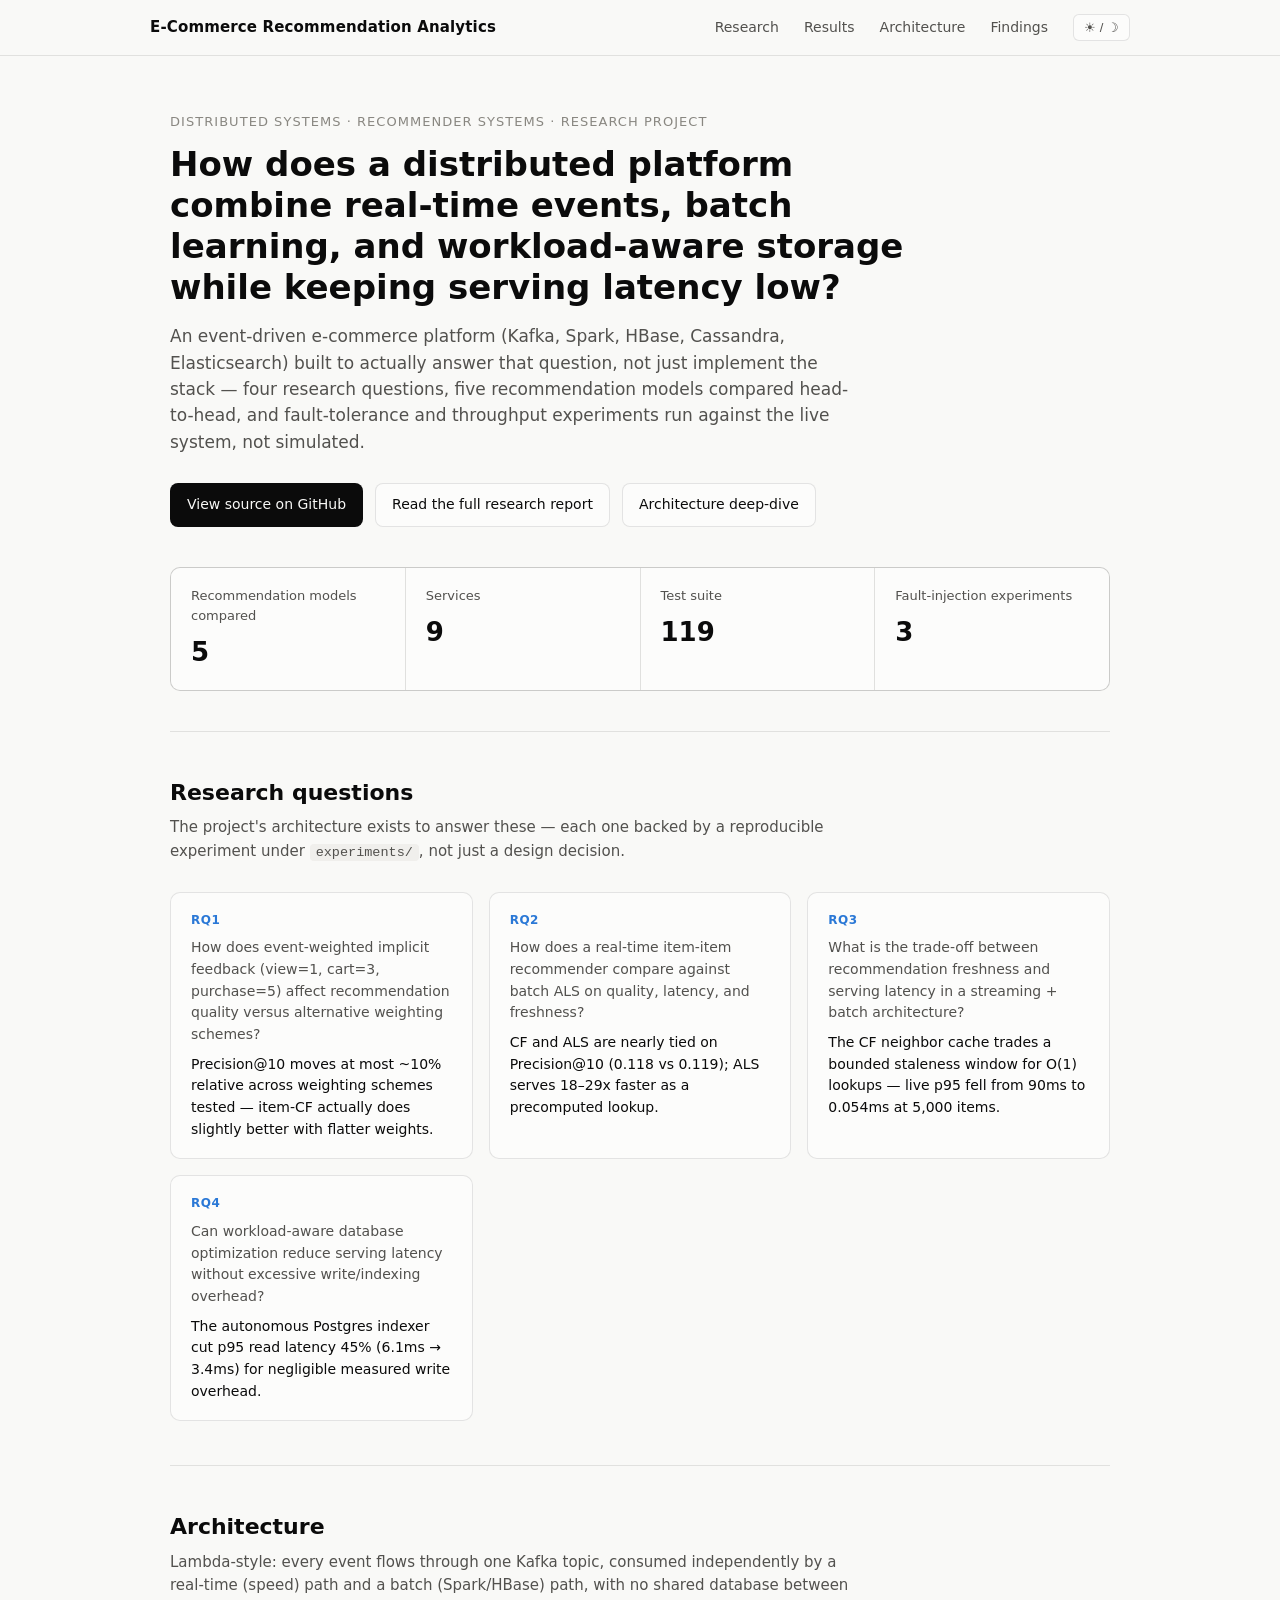
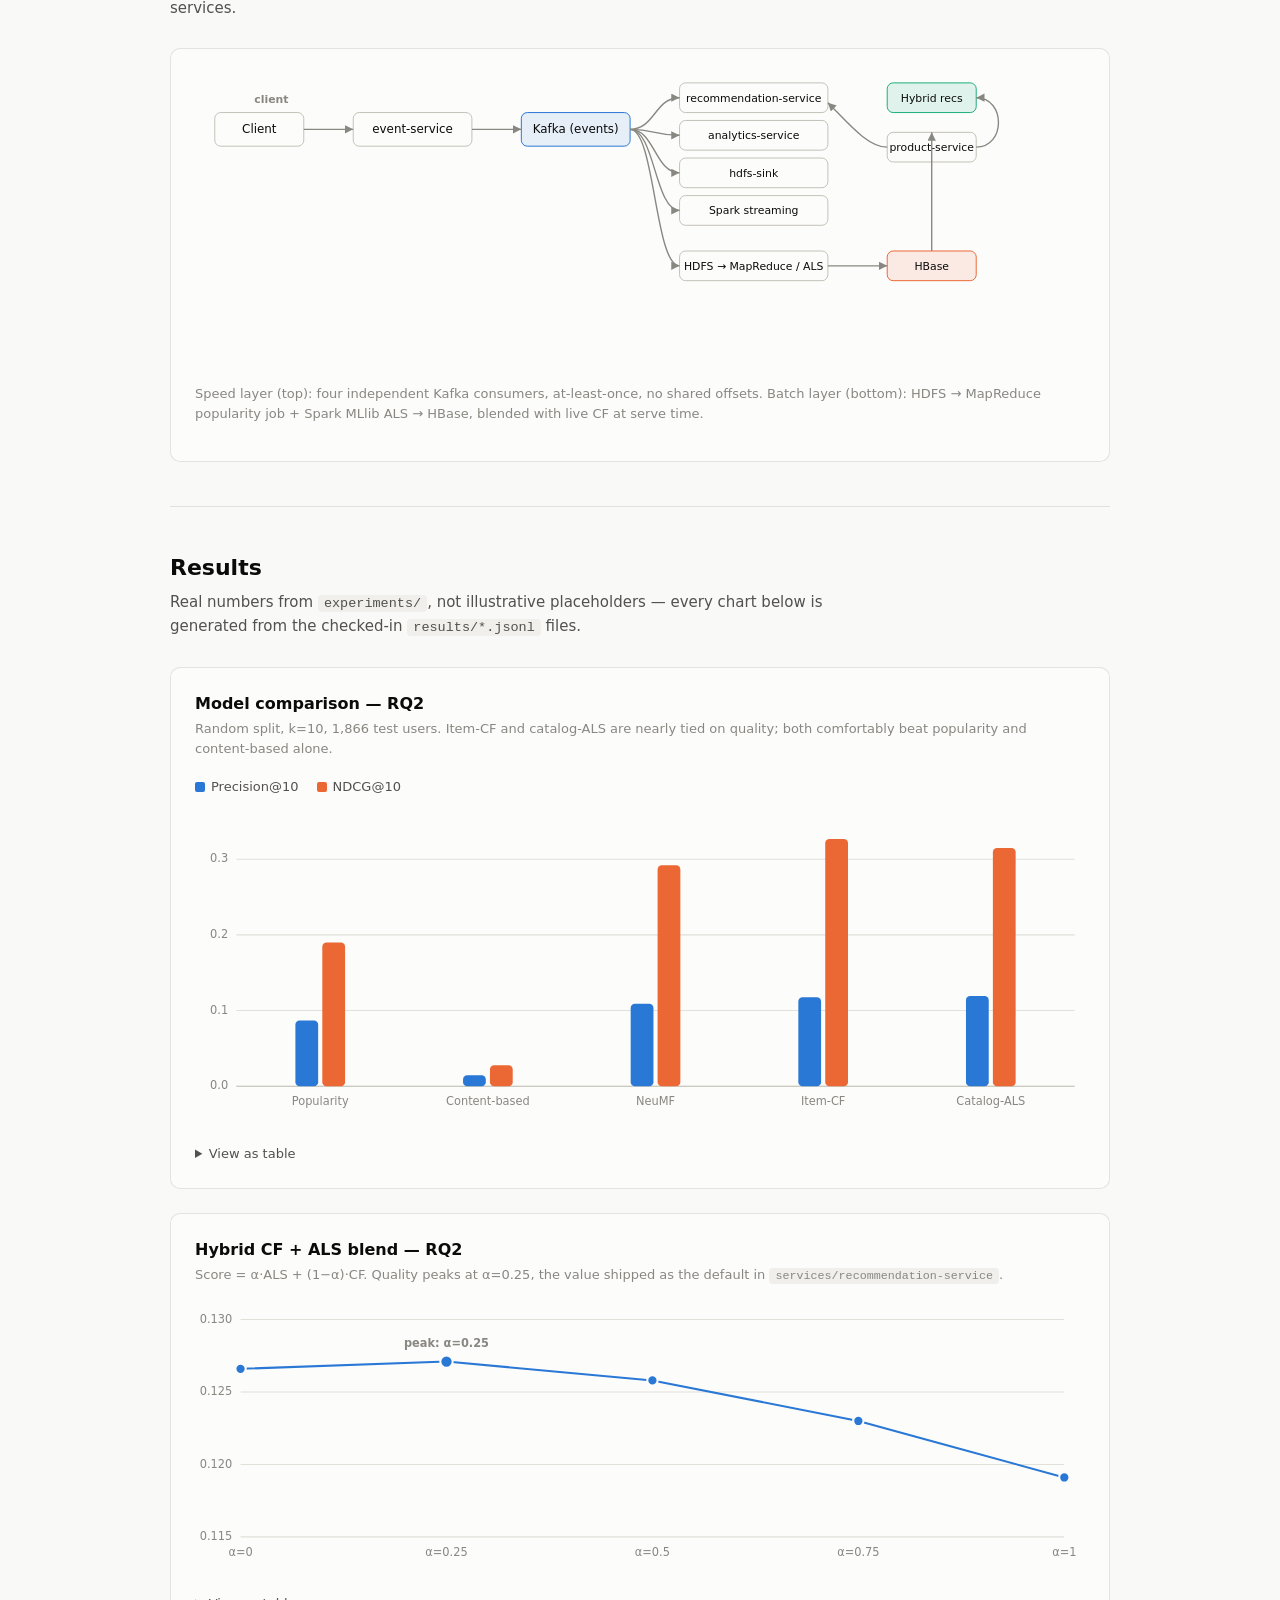
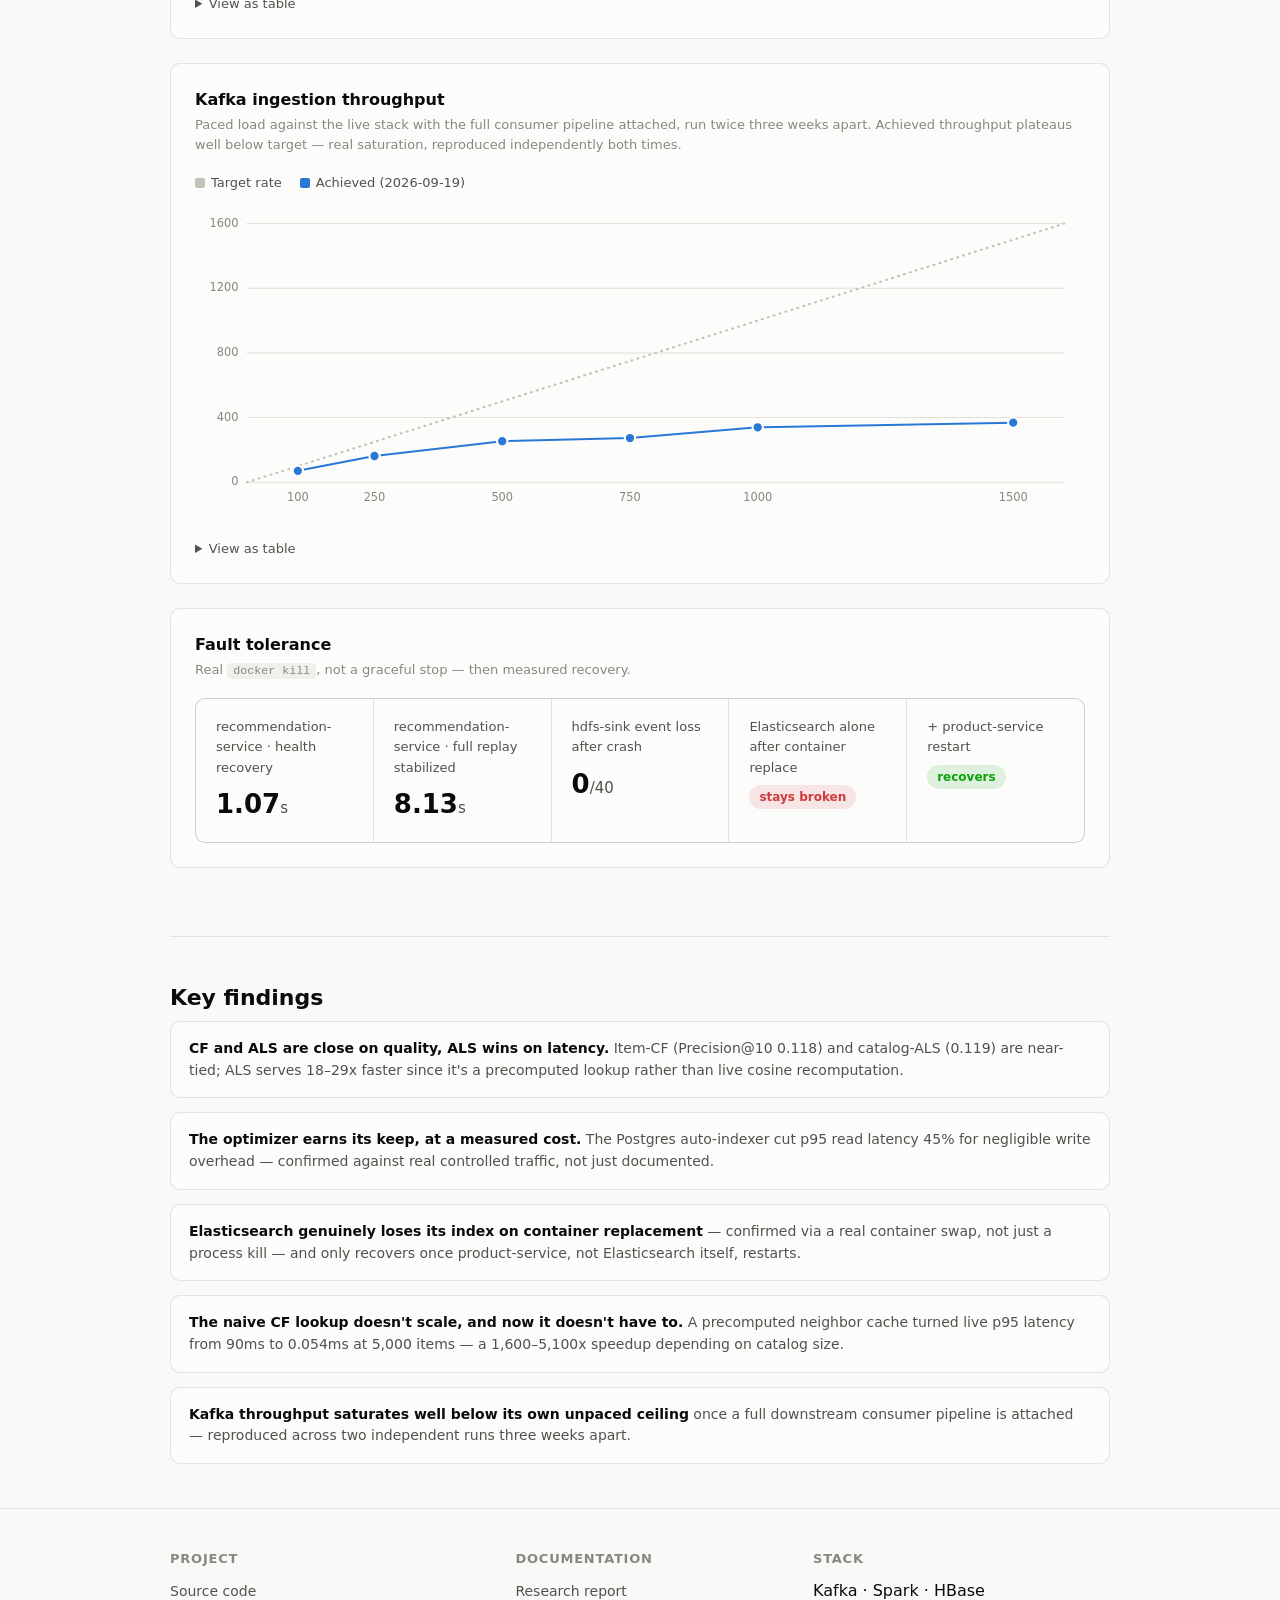
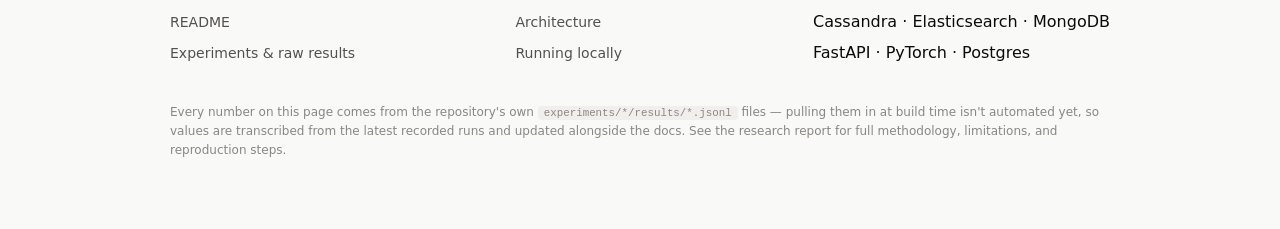
==== site/index.html @ 02ab604a "Add project site" ====
<!DOCTYPE html>
<html lang="en">
<head>
<meta charset="UTF-8">
<meta name="viewport" content="width=device-width, initial-scale=1.0">
<title>Distributed E-Commerce Recommendation Analytics System</title>
<meta name="description" content="A distributed recommendation and analytics platform (Kafka, Spark, HBase, Cassandra, Elasticsearch) with a real experimental evaluation of recommendation quality, streaming/batch serving latency, and fault tolerance.">
<style>
  :root {
    color-scheme: light;
    --surface: #fcfcfb;
    --page: #f9f9f7;
    --text-primary: #0b0b0b;
    --text-secondary: #52514e;
    --text-muted: #898781;
    --gridline: #e1e0d9;
    --baseline: #c3c2b7;
    --border: rgba(11,11,11,0.10);
    --series-1: #2a78d6;
    --series-1-wash: rgba(42,120,214,0.10);
    --series-2: #eb6834;
    --series-3: #1baf7a;
    --status-good: #0ca30c;
    --status-critical: #d03b3b;
    --code-bg: #f0efec;
  }
  @media (prefers-color-scheme: dark) {
    :root:not([data-theme="light"]) {
      color-scheme: dark;
      --surface: #1a1a19;
      --page: #0d0d0d;
      --text-primary: #ffffff;
      --text-secondary: #c3c2b7;
      --text-muted: #898781;
      --gridline: #2c2c2a;
      --baseline: #383835;
      --border: rgba(255,255,255,0.10);
      --series-1: #3987e5;
      --series-1-wash: rgba(57,135,229,0.14);
      --series-2: #d95926;
      --series-3: #199e70;
      --status-good: #0ca30c;
      --status-critical: #e66767;
      --code-bg: #26261f;
    }
  }
  :root[data-theme="dark"] {
    color-scheme: dark;
    --surface: #1a1a19;
    --page: #0d0d0d;
    --text-primary: #ffffff;
    --text-secondary: #c3c2b7;
    --text-muted: #898781;
    --gridline: #2c2c2a;
    --baseline: #383835;
    --border: rgba(255,255,255,0.10);
    --series-1: #3987e5;
    --series-1-wash: rgba(57,135,229,0.14);
    --series-2: #d95926;
    --series-3: #199e70;
    --status-good: #0ca30c;
    --status-critical: #e66767;
    --code-bg: #26261f;
  }

  * { box-sizing: border-box; }
  html { scroll-behavior: smooth; }
  body {
    margin: 0;
    background: var(--page);
    color: var(--text-primary);
    font-family: system-ui, -apple-system, "Segoe UI", sans-serif;
    line-height: 1.55;
  }
  a { color: var(--series-1); }
  .wrap { max-width: 980px; margin: 0 auto; padding: 0 20px; }

  header.site {
    position: sticky; top: 0; z-index: 10;
    background: var(--page);
    border-bottom: 1px solid var(--border);
  }
  header.site .bar {
    display: flex; align-items: center; justify-content: space-between;
    padding: 14px 0;
  }
  header.site .brand { font-weight: 600; font-size: 15px; letter-spacing: 0.01em; }
  header.site nav a {
    color: var(--text-secondary); text-decoration: none; font-size: 14px;
    margin-left: 20px;
  }
  header.site nav a:hover { color: var(--text-primary); }
  #theme-toggle {
    margin-left: 20px; font-size: 13px; color: var(--text-secondary);
    background: var(--surface); border: 1px solid var(--border);
    border-radius: 6px; padding: 5px 10px; cursor: pointer;
  }

  .hero { padding: 56px 0 40px; }
  .hero .kicker {
    color: var(--text-muted); font-size: 13px; text-transform: uppercase;
    letter-spacing: 0.08em; margin: 0 0 12px;
  }
  .hero h1 { font-size: 34px; line-height: 1.2; margin: 0 0 16px; max-width: 760px; }
  .hero p.lede { color: var(--text-secondary); font-size: 17px; max-width: 680px; margin: 0 0 28px; }
  .cta-row { display: flex; gap: 12px; flex-wrap: wrap; margin-bottom: 40px; }
  .btn {
    display: inline-flex; align-items: center; gap: 8px;
    padding: 10px 16px; border-radius: 8px; font-size: 14px; font-weight: 500;
    text-decoration: none; border: 1px solid var(--border);
  }
  .btn.primary { background: var(--text-primary); color: var(--page); border-color: transparent; }
  .btn.secondary { background: var(--surface); color: var(--text-primary); }

  .stat-row {
    display: grid; grid-template-columns: repeat(auto-fit, minmax(140px,1fr));
    gap: 1px; background: var(--border); border: 1px solid var(--border);
    border-radius: 10px; overflow: hidden;
  }
  .stat-tile { background: var(--surface); padding: 18px 20px; }
  .stat-tile .label { color: var(--text-secondary); font-size: 13px; margin-bottom: 6px; }
  .stat-tile .value { font-size: 26px; font-weight: 600; }
  .stat-tile .value .unit { font-size: 15px; color: var(--text-secondary); font-weight: 500; }

  section { padding: 44px 0; border-top: 1px solid var(--border); }
  section h2 { font-size: 22px; margin: 0 0 6px; }
  section p.section-sub { color: var(--text-secondary); font-size: 15px; margin: 0 0 28px; max-width: 680px; }

  .rq-grid { display: grid; grid-template-columns: repeat(auto-fit, minmax(260px,1fr)); gap: 16px; }
  .rq-card {
    background: var(--surface); border: 1px solid var(--border); border-radius: 10px;
    padding: 18px 20px;
  }
  .rq-card .rq-id { color: var(--series-1); font-size: 12px; font-weight: 700; letter-spacing: 0.04em; margin-bottom: 8px; }
  .rq-card p { margin: 0; font-size: 14px; color: var(--text-secondary); }
  .rq-card p.answer { color: var(--text-primary); margin-top: 8px; font-size: 14px; }

  .arch-diagram {
    background: var(--surface); border: 1px solid var(--border); border-radius: 10px;
    padding: 24px; overflow-x: auto;
  }
  .arch-diagram svg { display: block; margin: 0 auto; min-width: 640px; }
  .arch-note { font-size: 13px; color: var(--text-muted); margin-top: 14px; }

  .chart-card {
    background: var(--surface); border: 1px solid var(--border); border-radius: 10px;
    padding: 24px; margin-bottom: 24px;
  }
  .chart-card h3 { font-size: 16px; margin: 0 0 2px; }
  .chart-card .chart-sub { font-size: 13px; color: var(--text-muted); margin: 0 0 18px; }
  .legend { display: flex; gap: 18px; font-size: 13px; color: var(--text-secondary); margin-bottom: 14px; }
  .legend .key { display: inline-flex; align-items: center; gap: 6px; }
  .legend .swatch { width: 10px; height: 10px; border-radius: 2px; display: inline-block; }
  svg text { font-family: system-ui, -apple-system, "Segoe UI", sans-serif; }
  .axis-label { fill: var(--text-muted); font-size: 11px; }
  .gridline { stroke: var(--gridline); stroke-width: 1; }
  .baseline { stroke: var(--baseline); stroke-width: 1; }
  .bar-rect { cursor: pointer; }
  .bar-value { fill: var(--text-secondary); font-size: 11px; font-weight: 600; }
  .tooltip {
    position: absolute; pointer-events: none; background: var(--text-primary); color: var(--page);
    font-size: 12px; padding: 6px 10px; border-radius: 6px; opacity: 0; transition: opacity 0.1s;
    white-space: nowrap; z-index: 20; transform: translate(-50%, -100%);
  }
  .tooltip.show { opacity: 1; }

  table.data-table { width: 100%; border-collapse: collapse; font-size: 13px; margin-top: 10px; }
  table.data-table th, table.data-table td { text-align: left; padding: 7px 10px; border-bottom: 1px solid var(--gridline); }
  table.data-table th { color: var(--text-muted); font-weight: 500; }
  table.data-table td.num, table.data-table th.num { text-align: right; font-variant-numeric: tabular-nums; }
  details.table-toggle { margin-top: 14px; }
  details.table-toggle summary { font-size: 13px; color: var(--text-secondary); cursor: pointer; }

  .findings-list { list-style: none; margin: 0; padding: 0; display: grid; gap: 14px; }
  .findings-list li {
    background: var(--surface); border: 1px solid var(--border); border-radius: 10px;
    padding: 16px 18px; font-size: 14px; color: var(--text-secondary);
  }
  .findings-list li strong { color: var(--text-primary); }

  .badge {
    display: inline-flex; align-items: center; gap: 6px; font-size: 12px; font-weight: 600;
    padding: 3px 10px; border-radius: 999px;
  }
  .badge.good { background: rgba(12,163,12,0.12); color: var(--status-good); }
  .badge.critical { background: rgba(208,59,59,0.12); color: var(--status-critical); }

  code { background: var(--code-bg); padding: 1px 6px; border-radius: 4px; font-size: 0.9em; }

  footer { padding: 40px 0 60px; border-top: 1px solid var(--border); }
  footer .foot-grid { display: flex; flex-wrap: wrap; gap: 32px; justify-content: space-between; }
  footer h4 { font-size: 13px; color: var(--text-muted); margin: 0 0 10px; text-transform: uppercase; letter-spacing: 0.06em; }
  footer ul { list-style: none; margin: 0; padding: 0; }
  footer li { margin-bottom: 6px; }
  footer a { color: var(--text-secondary); text-decoration: none; font-size: 14px; }
  footer a:hover { color: var(--text-primary); }
  footer .colophon { margin-top: 32px; font-size: 12px; color: var(--text-muted); }

  @media (max-width: 640px) {
    .hero h1 { font-size: 27px; }
    header.site nav { display: none; }
  }
</style>
</head>
<body>

<header class="site">
  <div class="wrap bar">
    <div class="brand">E-Commerce Recommendation Analytics</div>
    <nav>
      <a href="#research">Research</a>
      <a href="#results">Results</a>
      <a href="#architecture">Architecture</a>
      <a href="#findings">Findings</a>
      <button id="theme-toggle" type="button" aria-label="Toggle dark mode">&#9728;&#xFE0E; / &#9789;&#xFE0E;</button>
    </nav>
  </div>
</header>

<main class="wrap">

  <section class="hero" style="border-top:none;">
    <p class="kicker">Distributed systems &middot; recommender systems &middot; research project</p>
    <h1>How does a distributed platform combine real-time events, batch learning, and workload-aware storage while keeping serving latency low?</h1>
    <p class="lede">
      An event-driven e-commerce platform (Kafka, Spark, HBase, Cassandra, Elasticsearch)
      built to actually answer that question, not just implement the stack &mdash;
      four research questions, five recommendation models compared head-to-head,
      and fault-tolerance and throughput experiments run against the live system,
      not simulated.
    </p>
    <div class="cta-row">
      <a class="btn primary" href="https://github.com/Charith-Reddy-Pareddy/distributed-ecommerce-recommendation-analytics-system">View source on GitHub</a>
      <a class="btn secondary" href="https://github.com/Charith-Reddy-Pareddy/distributed-ecommerce-recommendation-analytics-system/blob/main/docs/RESEARCH_REPORT.md">Read the full research report</a>
      <a class="btn secondary" href="https://github.com/Charith-Reddy-Pareddy/distributed-ecommerce-recommendation-analytics-system/blob/main/docs/ARCHITECTURE.md">Architecture deep-dive</a>
    </div>
    <div class="stat-row">
      <div class="stat-tile"><div class="label">Recommendation models compared</div><div class="value">5</div></div>
      <div class="stat-tile"><div class="label">Services</div><div class="value">9</div></div>
      <div class="stat-tile"><div class="label">Test suite</div><div class="value">119</div></div>
      <div class="stat-tile"><div class="label">Fault-injection experiments</div><div class="value">3</div></div>
    </div>
  </section>

  <section id="research">
    <h2>Research questions</h2>
    <p class="section-sub">The project's architecture exists to answer these &mdash; each one backed by a reproducible experiment under <code>experiments/</code>, not just a design decision.</p>
    <div class="rq-grid">
      <div class="rq-card">
        <div class="rq-id">RQ1</div>
        <p>How does event-weighted implicit feedback (view=1, cart=3, purchase=5) affect recommendation quality versus alternative weighting schemes?</p>
        <p class="answer">Precision@10 moves at most ~10% relative across weighting schemes tested &mdash; item-CF actually does slightly better with flatter weights.</p>
      </div>
      <div class="rq-card">
        <div class="rq-id">RQ2</div>
        <p>How does a real-time item-item recommender compare against batch ALS on quality, latency, and freshness?</p>
        <p class="answer">CF and ALS are nearly tied on Precision@10 (0.118 vs 0.119); ALS serves 18&ndash;29x faster as a precomputed lookup.</p>
      </div>
      <div class="rq-card">
        <div class="rq-id">RQ3</div>
        <p>What is the trade-off between recommendation freshness and serving latency in a streaming + batch architecture?</p>
        <p class="answer">The CF neighbor cache trades a bounded staleness window for O(1) lookups &mdash; live p95 fell from 90ms to 0.054ms at 5,000 items.</p>
      </div>
      <div class="rq-card">
        <div class="rq-id">RQ4</div>
        <p>Can workload-aware database optimization reduce serving latency without excessive write/indexing overhead?</p>
        <p class="answer">The autonomous Postgres indexer cut p95 read latency 45% (6.1ms &rarr; 3.4ms) for negligible measured write overhead.</p>
      </div>
    </div>
  </section>

  <section id="architecture">
    <h2>Architecture</h2>
    <p class="section-sub">Lambda-style: every event flows through one Kafka topic, consumed independently by a real-time (speed) path and a batch (Spark/HBase) path, with no shared database between services.</p>
    <div class="arch-diagram">
      <svg viewBox="0 0 900 300" role="img" aria-label="Architecture flow: client posts to event-service, which publishes to Kafka; recommendation-service, analytics-service, HDFS sink, and Spark streaming all consume independently; Spark and MapReduce feed batch ALS and HBase; recommendation-service reads HBase and product-service to serve hybrid recommendations.">
        <text x="60" y="30" class="axis-label" font-size="12" font-weight="600">client</text>
        <rect x="20" y="40" width="90" height="34" rx="6" fill="none" stroke="var(--baseline)"/>
        <text x="65" y="61" text-anchor="middle" font-size="12" fill="var(--text-primary)">Client</text>

        <rect x="160" y="40" width="120" height="34" rx="6" fill="none" stroke="var(--baseline)"/>
        <text x="220" y="61" text-anchor="middle" font-size="12" fill="var(--text-primary)">event-service</text>

        <rect x="330" y="40" width="110" height="34" rx="6" fill="var(--series-1-wash)" stroke="var(--series-1)"/>
        <text x="385" y="61" text-anchor="middle" font-size="12" fill="var(--text-primary)">Kafka (events)</text>

        <!-- speed layer consumers -->
        <rect x="490" y="10" width="150" height="30" rx="6" fill="none" stroke="var(--baseline)"/>
        <text x="565" y="29" text-anchor="middle" font-size="11" fill="var(--text-primary)">recommendation-service</text>

        <rect x="490" y="48" width="150" height="30" rx="6" fill="none" stroke="var(--baseline)"/>
        <text x="565" y="67" text-anchor="middle" font-size="11" fill="var(--text-primary)">analytics-service</text>

        <rect x="490" y="86" width="150" height="30" rx="6" fill="none" stroke="var(--baseline)"/>
        <text x="565" y="105" text-anchor="middle" font-size="11" fill="var(--text-primary)">hdfs-sink</text>

        <rect x="490" y="124" width="150" height="30" rx="6" fill="none" stroke="var(--baseline)"/>
        <text x="565" y="143" text-anchor="middle" font-size="11" fill="var(--text-primary)">Spark streaming</text>

        <!-- batch layer -->
        <rect x="490" y="180" width="150" height="30" rx="6" fill="none" stroke="var(--baseline)"/>
        <text x="565" y="199" text-anchor="middle" font-size="11" fill="var(--text-primary)">HDFS &rarr; MapReduce / ALS</text>

        <rect x="700" y="180" width="90" height="30" rx="6" fill="var(--series-2)" fill-opacity="0.12" stroke="var(--series-2)"/>
        <text x="745" y="199" text-anchor="middle" font-size="11" fill="var(--text-primary)">HBase</text>

        <rect x="700" y="10" width="90" height="30" rx="6" fill="var(--series-3)" fill-opacity="0.12" stroke="var(--series-3)"/>
        <text x="745" y="29" text-anchor="middle" font-size="11" fill="var(--text-primary)">Hybrid recs</text>

        <rect x="700" y="60" width="90" height="30" rx="6" fill="none" stroke="var(--baseline)"/>
        <text x="745" y="79" text-anchor="middle" font-size="11" fill="var(--text-primary)">product-service</text>

        <!-- arrows -->
        <g stroke="var(--text-muted)" stroke-width="1.4" fill="none" marker-end="url(#arrow)">
          <path d="M110,57 H160"/>
          <path d="M280,57 H330"/>
          <path d="M440,57 C465,57 465,25 490,25"/>
          <path d="M440,57 C465,57 465,63 490,63"/>
          <path d="M440,57 C465,57 465,101 490,101"/>
          <path d="M440,57 C465,57 465,139 490,139"/>
          <path d="M440,57 C465,57 465,195 490,195"/>
          <path d="M640,195 H700"/>
          <path d="M745,180 V60"/>
          <path d="M790,75 C820,75 820,25 790,25"/>
          <path d="M700,75 C680,75 660,50 640,30"/>
        </g>
        <defs>
          <marker id="arrow" markerWidth="8" markerHeight="8" refX="6" refY="3" orient="auto">
            <path d="M0,0 L6,3 L0,6 Z" fill="var(--text-muted)"/>
          </marker>
        </defs>
      </svg>
      <p class="arch-note">Speed layer (top): four independent Kafka consumers, at-least-once, no shared offsets. Batch layer (bottom): HDFS &rarr; MapReduce popularity job + Spark MLlib ALS &rarr; HBase, blended with live CF at serve time.</p>
    </div>
  </section>

  <section id="results">
    <h2>Results</h2>
    <p class="section-sub">Real numbers from <code>experiments/</code>, not illustrative placeholders &mdash; every chart below is generated from the checked-in <code>results/*.jsonl</code> files.</p>

    <div class="chart-card">
      <h3>Model comparison &mdash; RQ2</h3>
      <p class="chart-sub">Random split, k=10, 1,866 test users. Item-CF and catalog-ALS are nearly tied on quality; both comfortably beat popularity and content-based alone.</p>
      <div class="legend">
        <span class="key"><span class="swatch" style="background:var(--series-1)"></span>Precision@10</span>
        <span class="key"><span class="swatch" style="background:var(--series-2)"></span>NDCG@10</span>
      </div>
      <div id="chart-models"></div>
      <details class="table-toggle"><summary>View as table</summary>
        <table class="data-table" id="table-models"></table>
      </details>
    </div>

    <div class="chart-card">
      <h3>Hybrid CF + ALS blend &mdash; RQ2</h3>
      <p class="chart-sub">Score = &alpha;&middot;ALS + (1&minus;&alpha;)&middot;CF. Quality peaks at &alpha;=0.25, the value shipped as the default in <code>services/recommendation-service</code>.</p>
      <div id="chart-hybrid"></div>
      <details class="table-toggle"><summary>View as table</summary>
        <table class="data-table" id="table-hybrid"></table>
      </details>
    </div>

    <div class="chart-card">
      <h3>Kafka ingestion throughput</h3>
      <p class="chart-sub">Paced load against the live stack with the full consumer pipeline attached, run twice three weeks apart. Achieved throughput plateaus well below target &mdash; real saturation, reproduced independently both times.</p>
      <div class="legend">
        <span class="key"><span class="swatch" style="background:var(--baseline)"></span>Target rate</span>
        <span class="key"><span class="swatch" style="background:var(--series-1)"></span>Achieved (2026-09-19)</span>
      </div>
      <div id="chart-throughput"></div>
      <details class="table-toggle"><summary>View as table</summary>
        <table class="data-table" id="table-throughput"></table>
      </details>
    </div>

    <div class="chart-card">
      <h3>Fault tolerance</h3>
      <p class="chart-sub">Real <code>docker kill</code>, not a graceful stop &mdash; then measured recovery.</p>
      <div class="stat-row">
        <div class="stat-tile">
          <div class="label">recommendation-service &middot; health recovery</div>
          <div class="value">1.07<span class="unit">s</span></div>
        </div>
        <div class="stat-tile">
          <div class="label">recommendation-service &middot; full replay stabilized</div>
          <div class="value">8.13<span class="unit">s</span></div>
        </div>
        <div class="stat-tile">
          <div class="label">hdfs-sink event loss after crash</div>
          <div class="value">0<span class="unit">/40</span></div>
        </div>
        <div class="stat-tile">
          <div class="label">Elasticsearch alone after container replace</div>
          <div class="value" style="font-size:16px;"><span class="badge critical">stays broken</span></div>
        </div>
        <div class="stat-tile">
          <div class="label">+ product-service restart</div>
          <div class="value" style="font-size:16px;"><span class="badge good">recovers</span></div>
        </div>
      </div>
    </div>
  </section>

  <section id="findings">
    <h2>Key findings</h2>
    <ul class="findings-list">
      <li><strong>CF and ALS are close on quality, ALS wins on latency.</strong> Item-CF (Precision@10 0.118) and catalog-ALS (0.119) are near-tied; ALS serves 18&ndash;29x faster since it's a precomputed lookup rather than live cosine recomputation.</li>
      <li><strong>The optimizer earns its keep, at a measured cost.</strong> The Postgres auto-indexer cut p95 read latency 45% for negligible write overhead &mdash; confirmed against real controlled traffic, not just documented.</li>
      <li><strong>Elasticsearch genuinely loses its index on container replacement</strong> &mdash; confirmed via a real container swap, not just a process kill &mdash; and only recovers once product-service, not Elasticsearch itself, restarts.</li>
      <li><strong>The naive CF lookup doesn't scale, and now it doesn't have to.</strong> A precomputed neighbor cache turned live p95 latency from 90ms to 0.054ms at 5,000 items &mdash; a 1,600&ndash;5,100x speedup depending on catalog size.</li>
      <li><strong>Kafka throughput saturates well below its own unpaced ceiling</strong> once a full downstream consumer pipeline is attached &mdash; reproduced across two independent runs three weeks apart.</li>
    </ul>
  </section>

</main>

<footer>
  <div class="wrap">
    <div class="foot-grid">
      <div>
        <h4>Project</h4>
        <ul>
          <li><a href="https://github.com/Charith-Reddy-Pareddy/distributed-ecommerce-recommendation-analytics-system">Source code</a></li>
          <li><a href="https://github.com/Charith-Reddy-Pareddy/distributed-ecommerce-recommendation-analytics-system#readme">README</a></li>
          <li><a href="https://github.com/Charith-Reddy-Pareddy/distributed-ecommerce-recommendation-analytics-system/tree/main/experiments">Experiments &amp; raw results</a></li>
        </ul>
      </div>
      <div>
        <h4>Documentation</h4>
        <ul>
          <li><a href="https://github.com/Charith-Reddy-Pareddy/distributed-ecommerce-recommendation-analytics-system/blob/main/docs/RESEARCH_REPORT.md">Research report</a></li>
          <li><a href="https://github.com/Charith-Reddy-Pareddy/distributed-ecommerce-recommendation-analytics-system/blob/main/docs/ARCHITECTURE.md">Architecture</a></li>
          <li><a href="https://github.com/Charith-Reddy-Pareddy/distributed-ecommerce-recommendation-analytics-system/blob/main/docs/RUNNING_LOCALLY.md">Running locally</a></li>
        </ul>
      </div>
      <div>
        <h4>Stack</h4>
        <ul>
          <li>Kafka &middot; Spark &middot; HBase</li>
          <li>Cassandra &middot; Elasticsearch &middot; MongoDB</li>
          <li>FastAPI &middot; PyTorch &middot; Postgres</li>
        </ul>
      </div>
    </div>
    <p class="colophon">Every number on this page comes from the repository's own <code>experiments/*/results/*.jsonl</code> files &mdash; pulling them in at build time isn't automated yet, so values are transcribed from the latest recorded runs and updated alongside the docs. See the research report for full methodology, limitations, and reproduction steps.</p>
  </div>
</footer>

<div class="tooltip" id="tooltip" role="tooltip"></div>

<script>
(function () {
  "use strict";

  // ---- theme toggle -------------------------------------------------
  var root = document.documentElement;
  var toggle = document.getElementById("theme-toggle");
  var saved = null;
  try { saved = localStorage.getItem("theme"); } catch (e) {}
  if (saved === "light" || saved === "dark") root.setAttribute("data-theme", saved);
  toggle.addEventListener("click", function () {
    var current = root.getAttribute("data-theme");
    var next = current === "dark" ? "light" : "dark";
    root.setAttribute("data-theme", next);
    try { localStorage.setItem("theme", next); } catch (e) {}
  });

  // ---- shared tooltip -------------------------------------------------
  var tooltip = document.getElementById("tooltip");
  function showTooltip(evt, html) {
    tooltip.innerHTML = html;
    tooltip.style.left = evt.pageX + "px";
    tooltip.style.top = (evt.pageY - 12) + "px";
    tooltip.classList.add("show");
  }
  function hideTooltip() { tooltip.classList.remove("show"); }

  function css(name) {
    return getComputedStyle(document.documentElement).getPropertyValue(name).trim();
  }

  function svgEl(tag, attrs) {
    var el = document.createElementNS("http://www.w3.org/2000/svg", tag);
    for (var k in attrs) el.setAttribute(k, attrs[k]);
    return el;
  }

  // ---- data (from experiments/recommendation/results/*.jsonl and
  //      experiments/throughput/results/throughput_sweep.jsonl) --------
  var MODELS = [
    { name: "Popularity", precision: 0.0869, ndcg: 0.1899 },
    { name: "Content-based", precision: 0.0144, ndcg: 0.0277 },
    { name: "NeuMF", precision: 0.1089, ndcg: 0.2920 },
    { name: "Item-CF", precision: 0.1175, ndcg: 0.3266 },
    { name: "Catalog-ALS", precision: 0.1191, ndcg: 0.3148 }
  ];

  var HYBRID = [
    { alpha: 0.0, precision: 0.1266 },
    { alpha: 0.25, precision: 0.1271 },
    { alpha: 0.5, precision: 0.1258 },
    { alpha: 0.75, precision: 0.1230 },
    { alpha: 1.0, precision: 0.1191 }
  ];

  var THROUGHPUT = [
    { target: 100, achieved: 70.8 },
    { target: 250, achieved: 162.4 },
    { target: 500, achieved: 253.9 },
    { target: 750, achieved: 273.6 },
    { target: 1000, achieved: 340.0 },
    { target: 1500, achieved: 368.5 }
  ];

  // ---- grouped bar chart: model comparison ---------------------------
  function renderModelChart() {
    var W = 860, H = 300, padL = 40, padR = 10, padT = 10, padB = 34;
    var plotW = W - padL - padR, plotH = H - padT - padB;
    var groupW = plotW / MODELS.length;
    var barW = 22, gap = 4;
    var maxVal = 0.35;

    var svg = svgEl("svg", { viewBox: "0 0 " + W + " " + H, width: "100%", role: "img", "aria-label": "Bar chart comparing Precision at 10 and NDCG at 10 across five recommendation models" });

    // gridlines
    [0, 0.1, 0.2, 0.3].forEach(function (v) {
      var y = padT + plotH - (v / maxVal) * plotH;
      svg.appendChild(svgEl("line", { x1: padL, x2: W - padR, y1: y, y2: y, class: "gridline" }));
      var t = svgEl("text", { x: padL - 8, y: y + 3, class: "axis-label", "text-anchor": "end" });
      t.textContent = v.toFixed(1);
      svg.appendChild(t);
    });
    svg.appendChild(svgEl("line", { x1: padL, x2: W - padR, y1: padT + plotH, y2: padT + plotH, class: "baseline" }));

    MODELS.forEach(function (m, i) {
      var gx = padL + i * groupW + groupW / 2;
      [["precision", "var(--series-1)"], ["ndcg", "var(--series-2)"]].forEach(function (pair, j) {
        var key = pair[0], color = pair[1];
        var val = m[key];
        var h = (val / maxVal) * plotH;
        var x = gx - barW - gap / 2 + j * (barW + gap);
        var y = padT + plotH - h;
        var rect = svgEl("rect", {
          class: "bar-rect", x: x, y: y, width: barW, height: Math.max(h, 1),
          rx: 4, ry: 4, fill: color
        });
        rect.addEventListener("mousemove", function (evt) {
          showTooltip(evt, "<strong>" + m.name + "</strong><br>" + (key === "precision" ? "Precision@10" : "NDCG@10") + ": " + val.toFixed(4));
        });
        rect.addEventListener("mouseleave", hideTooltip);
        svg.appendChild(rect);
      });
      var label = svgEl("text", { x: gx, y: padT + plotH + 18, class: "axis-label", "text-anchor": "middle" });
      label.textContent = m.name;
      svg.appendChild(label);
    });

    document.getElementById("chart-models").appendChild(svg);

    var table = document.getElementById("table-models");
    var html = "<tr><th>Model</th><th class='num'>Precision@10</th><th class='num'>NDCG@10</th></tr>";
    MODELS.forEach(function (m) {
      html += "<tr><td>" + m.name + "</td><td class='num'>" + m.precision.toFixed(4) + "</td><td class='num'>" + m.ndcg.toFixed(4) + "</td></tr>";
    });
    table.innerHTML = html;
  }

  // ---- line chart: hybrid alpha sweep --------------------------------
  function renderHybridChart() {
    var W = 860, H = 260, padL = 44, padR = 20, padT = 16, padB = 34;
    var plotW = W - padL - padR, plotH = H - padT - padB;
    var minV = 0.115, maxV = 0.130;

    function xAt(a) { return padL + (a / 1.0) * plotW; }
    function yAt(v) { return padT + plotH - ((v - minV) / (maxV - minV)) * plotH; }

    var svg = svgEl("svg", { viewBox: "0 0 " + W + " " + H, width: "100%", role: "img", "aria-label": "Line chart of Precision at 10 across hybrid blend alpha from 0 to 1, peaking near alpha 0.25" });

    [0.115, 0.12, 0.125, 0.13].forEach(function (v) {
      var y = yAt(v);
      svg.appendChild(svgEl("line", { x1: padL, x2: W - padR, y1: y, y2: y, class: "gridline" }));
      var t = svgEl("text", { x: padL - 8, y: y + 3, class: "axis-label", "text-anchor": "end" });
      t.textContent = v.toFixed(3);
      svg.appendChild(t);
    });

    HYBRID.forEach(function (p) {
      var t = svgEl("text", { x: xAt(p.alpha), y: padT + plotH + 18, class: "axis-label", "text-anchor": "middle" });
      t.textContent = "α=" + p.alpha;
      svg.appendChild(t);
    });

    var pts = HYBRID.map(function (p) { return xAt(p.alpha) + "," + yAt(p.precision); }).join(" ");
    svg.appendChild(svgEl("polyline", { points: pts, fill: "none", stroke: "var(--series-1)", "stroke-width": 2, "stroke-linejoin": "round", "stroke-linecap": "round" }));

    var best = HYBRID.reduce(function (a, b) { return b.precision > a.precision ? b : a; });

    HYBRID.forEach(function (p) {
      var isBest = p.alpha === best.alpha;
      var dot = svgEl("circle", {
        cx: xAt(p.alpha), cy: yAt(p.precision), r: isBest ? 6 : 5,
        fill: "var(--series-1)", stroke: "var(--surface)", "stroke-width": 2
      });
      dot.addEventListener("mousemove", function (evt) {
        showTooltip(evt, "&alpha;=" + p.alpha + "<br>Precision@10: " + p.precision.toFixed(4) + (isBest ? " (best)" : ""));
      });
      dot.addEventListener("mouseleave", hideTooltip);
      svg.appendChild(dot);
    });

    var label = svgEl("text", { x: xAt(best.alpha), y: yAt(best.precision) - 14, class: "axis-label", "text-anchor": "middle", fill: "var(--series-1)", "font-weight": "600" });
    label.textContent = "peak: α=" + best.alpha;
    label.setAttribute("fill", "var(--series-1)");
    svg.appendChild(label);

    document.getElementById("chart-hybrid").appendChild(svg);

    var table = document.getElementById("table-hybrid");
    var html = "<tr><th>Alpha</th><th class='num'>Precision@10</th></tr>";
    HYBRID.forEach(function (p) {
      html += "<tr><td>" + p.alpha + "</td><td class='num'>" + p.precision.toFixed(4) + "</td></tr>";
    });
    table.innerHTML = html;
  }

  // ---- line chart: throughput target vs achieved ---------------------
  function renderThroughputChart() {
    var W = 860, H = 300, padL = 50, padR = 20, padT = 16, padB = 34;
    var plotW = W - padL - padR, plotH = H - padT - padB;
    var maxV = 1600;

    function xAt(t) { return padL + (t / maxV) * plotW; }
    function yAt(v) { return padT + plotH - (v / maxV) * plotH; }

    var svg = svgEl("svg", { viewBox: "0 0 " + W + " " + H, width: "100%", role: "img", "aria-label": "Line chart comparing target Kafka ingestion rate to achieved throughput, showing achieved throughput plateauing well below target as target rate increases" });

    [0, 400, 800, 1200, 1600].forEach(function (v) {
      var y = yAt(v);
      svg.appendChild(svgEl("line", { x1: padL, x2: W - padR, y1: y, y2: y, class: "gridline" }));
      var t = svgEl("text", { x: padL - 8, y: y + 3, class: "axis-label", "text-anchor": "end" });
      t.textContent = v;
      svg.appendChild(t);
    });
    THROUGHPUT.forEach(function (p) {
      var t = svgEl("text", { x: xAt(p.target), y: padT + plotH + 18, class: "axis-label", "text-anchor": "middle" });
      t.textContent = p.target;
      svg.appendChild(t);
    });

    // y = x reference (target line)
    var refPts = [[0, 0], [maxV, maxV]].map(function (p) { return xAt(p[0]) + "," + yAt(p[1]); }).join(" ");
    svg.appendChild(svgEl("polyline", { points: refPts, fill: "none", stroke: "var(--baseline)", "stroke-width": 2, "stroke-dasharray": "1,5", "stroke-linecap": "round" }));

    var achievedPts = THROUGHPUT.map(function (p) { return xAt(p.target) + "," + yAt(p.achieved); }).join(" ");
    svg.appendChild(svgEl("polyline", { points: achievedPts, fill: "none", stroke: "var(--series-1)", "stroke-width": 2, "stroke-linejoin": "round", "stroke-linecap": "round" }));

    THROUGHPUT.forEach(function (p) {
      var dot = svgEl("circle", { cx: xAt(p.target), cy: yAt(p.achieved), r: 5, fill: "var(--series-1)", stroke: "var(--surface)", "stroke-width": 2 });
      dot.addEventListener("mousemove", function (evt) {
        showTooltip(evt, "target " + p.target + "/s<br>achieved " + p.achieved + "/s");
      });
      dot.addEventListener("mouseleave", hideTooltip);
      svg.appendChild(dot);
    });

    document.getElementById("chart-throughput").appendChild(svg);

    var table = document.getElementById("table-throughput");
    var html = "<tr><th>Target (events/sec)</th><th class='num'>Achieved (events/sec)</th></tr>";
    THROUGHPUT.forEach(function (p) {
      html += "<tr><td>" + p.target + "</td><td class='num'>" + p.achieved + "</td></tr>";
    });
    table.innerHTML = html;
  }

  renderModelChart();
  renderHybridChart();
  renderThroughputChart();
})();
</script>
</body>
</html>
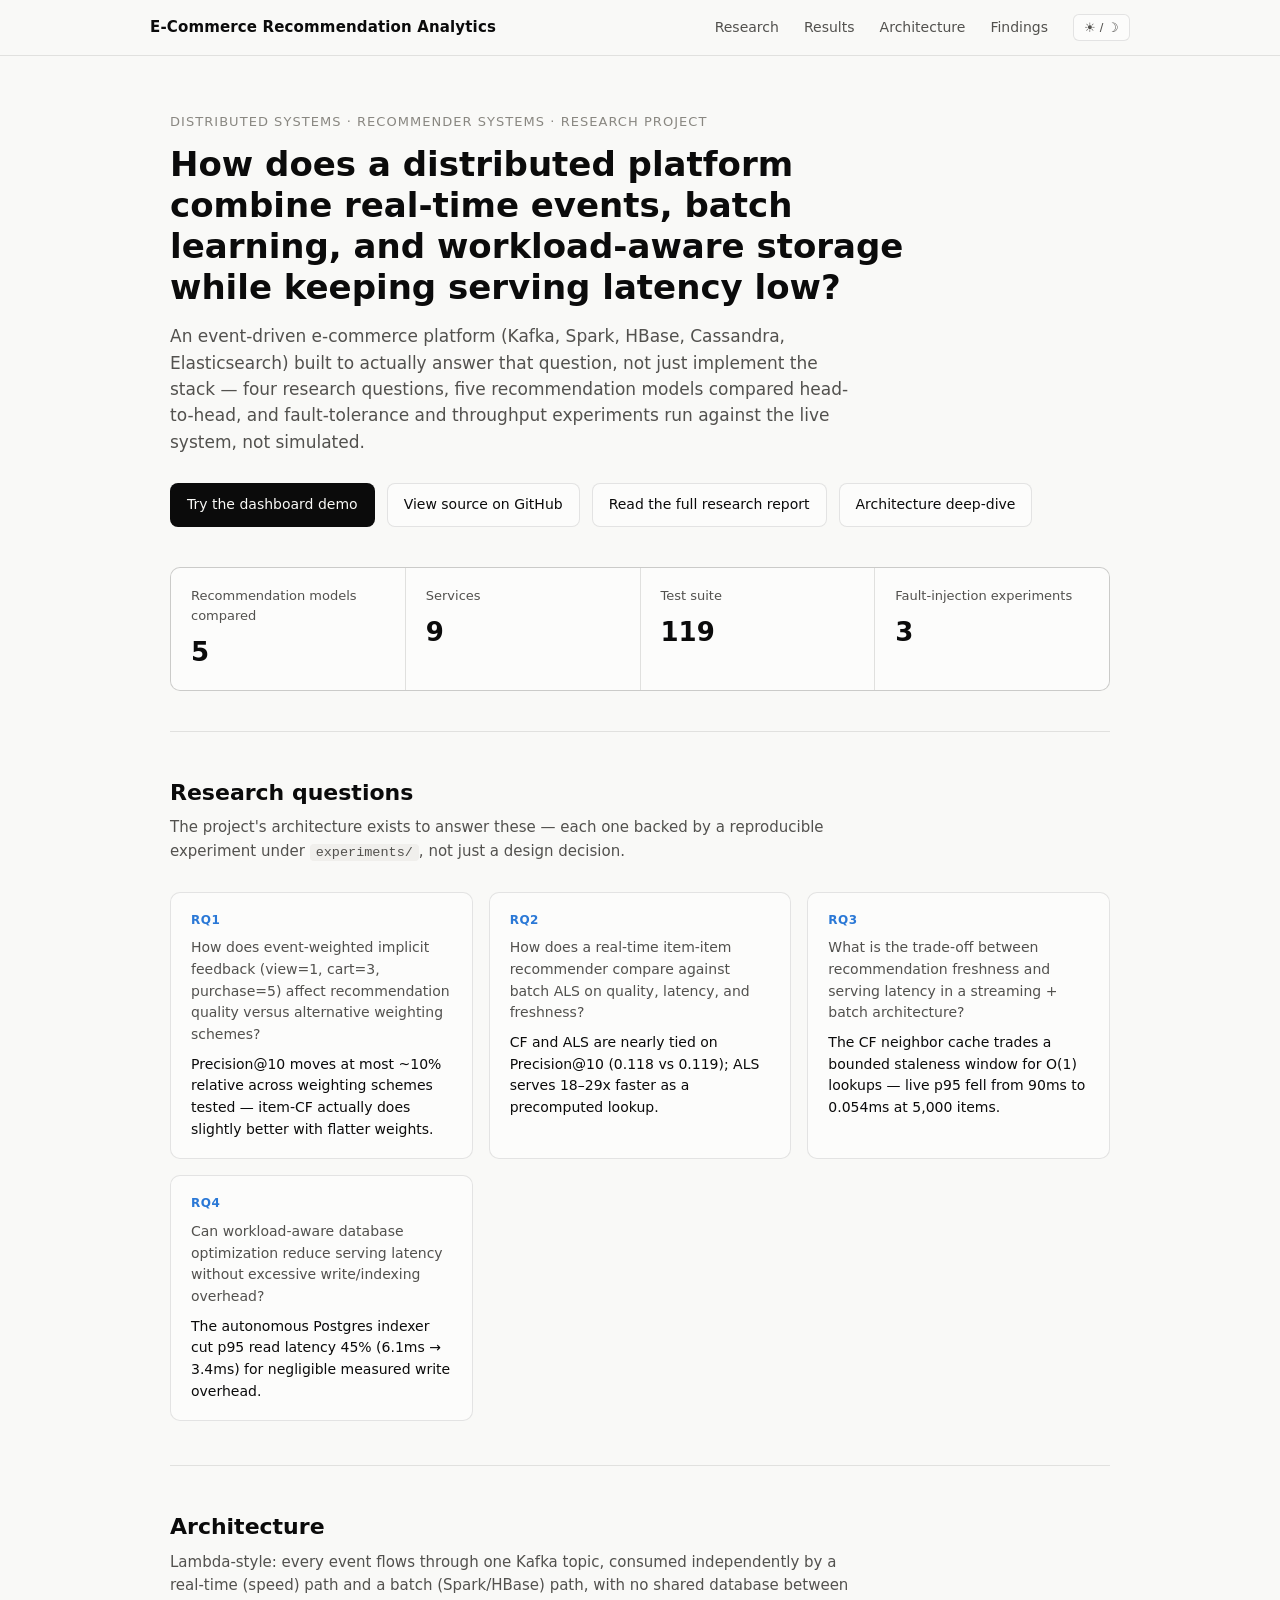
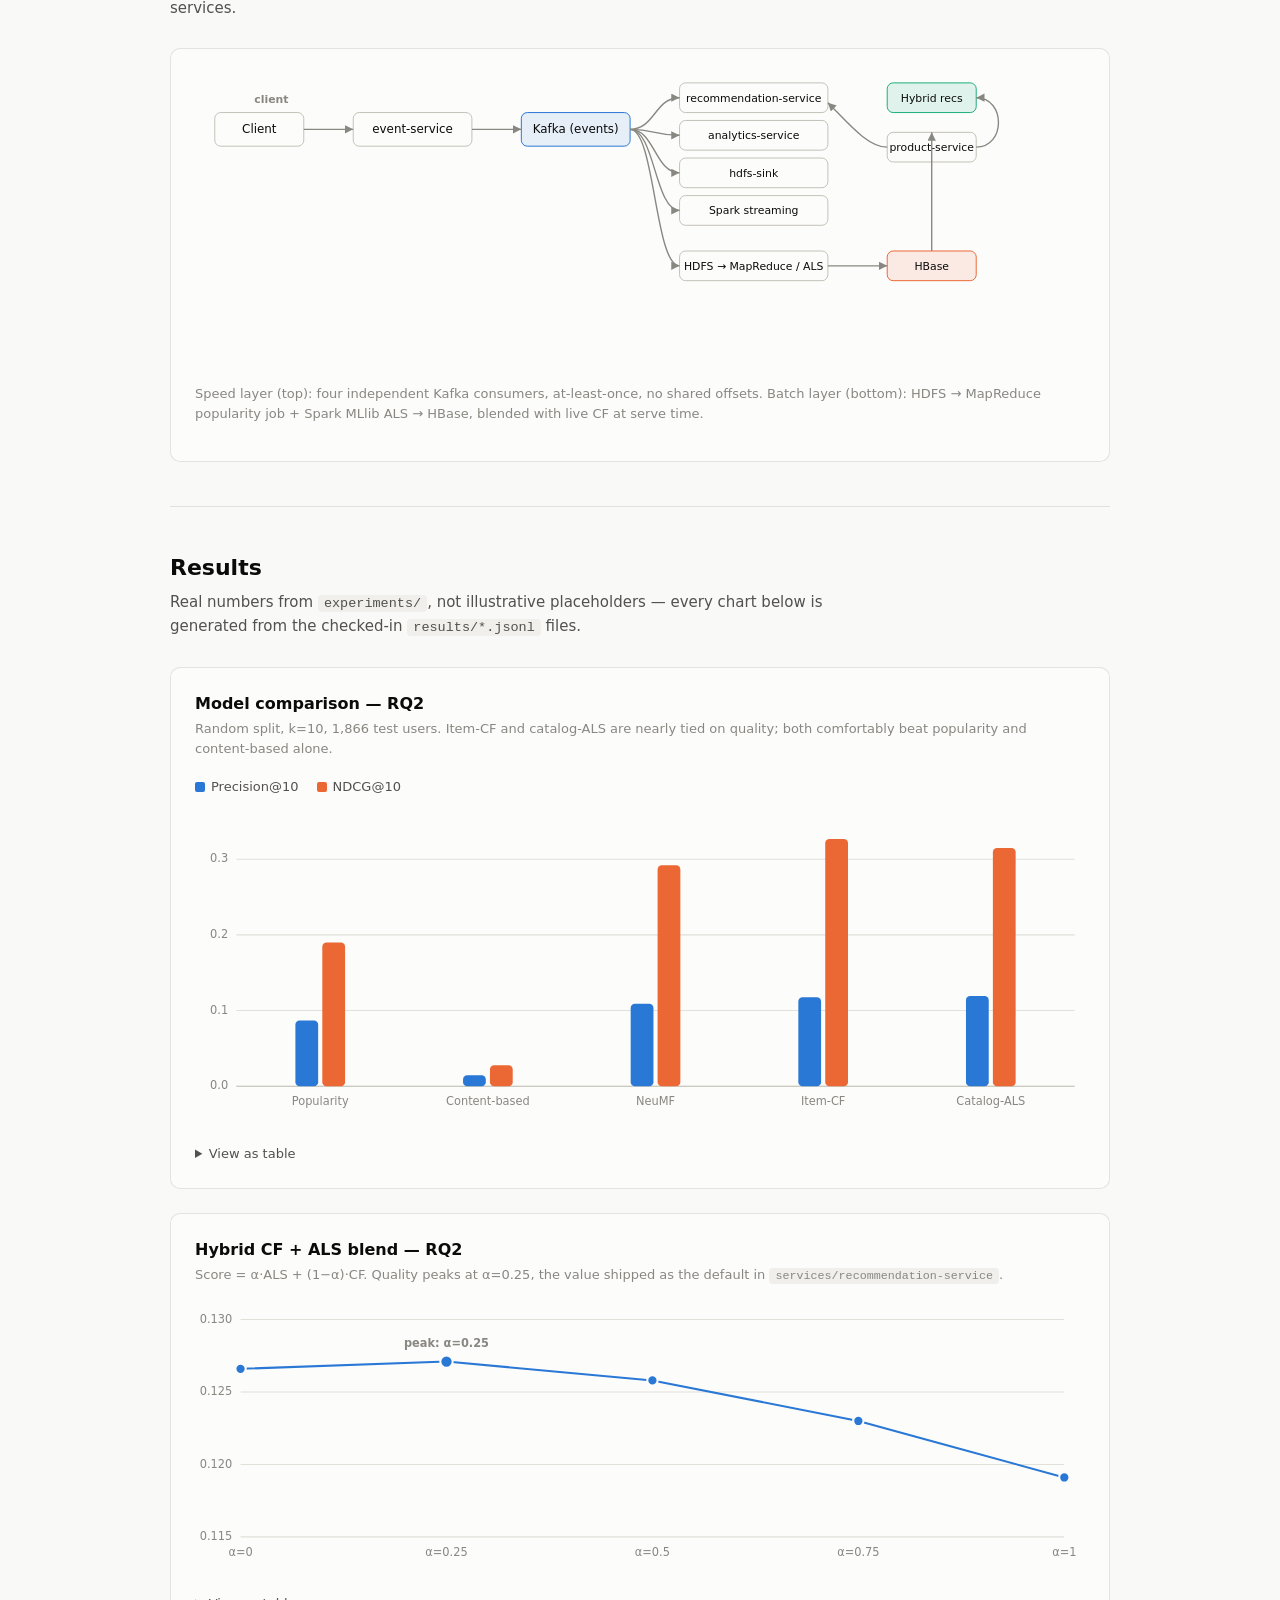
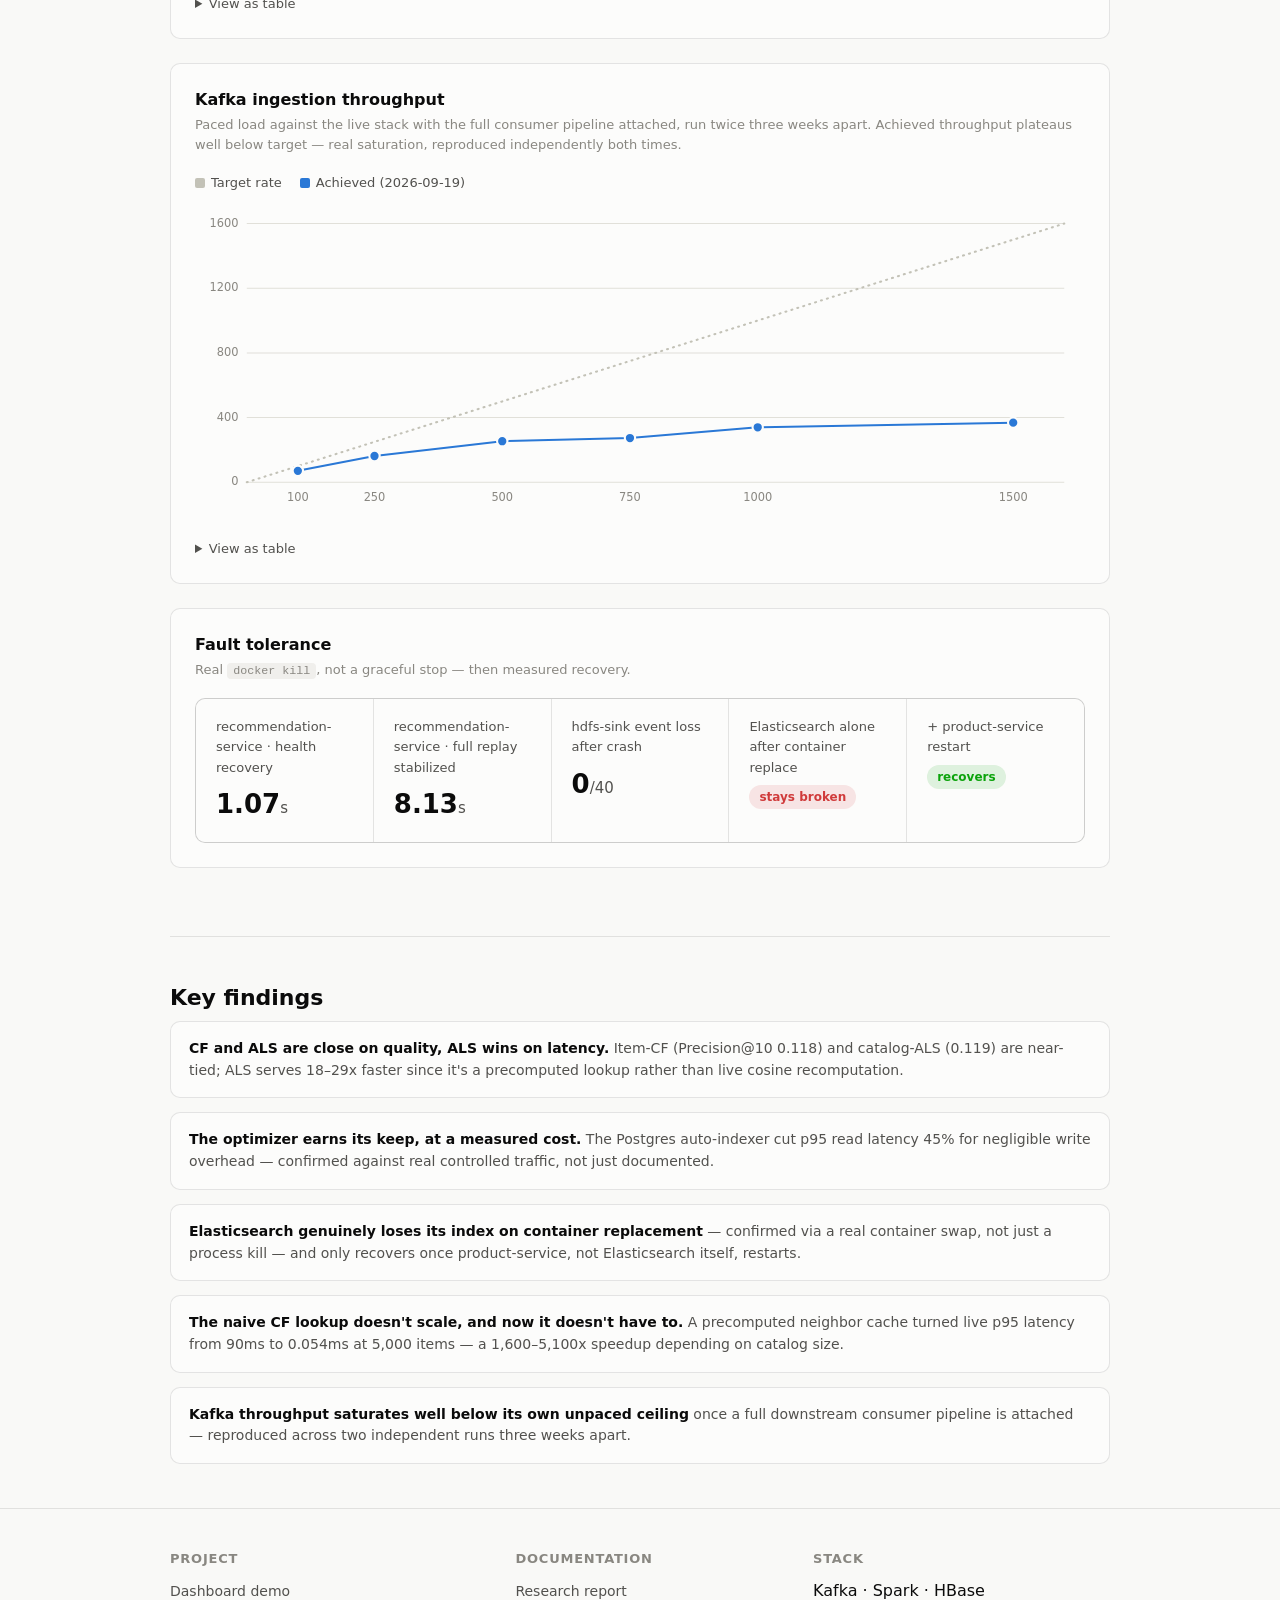
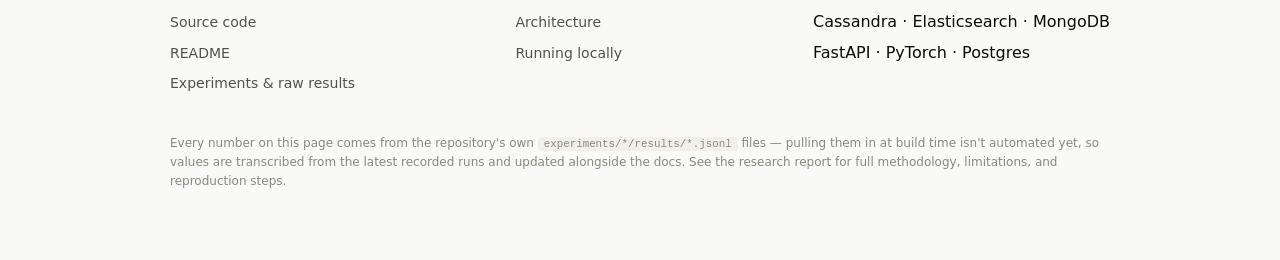
==== commit 61c52eaf: "Add frozen dashboard demo" ====
--- a/site/index.html
+++ b/site/index.html
@@ -230,7 +230,8 @@
       not simulated.
     </p>
     <div class="cta-row">
-      <a class="btn primary" href="https://github.com/Charith-Reddy-Pareddy/distributed-ecommerce-recommendation-analytics-system">View source on GitHub</a>
+      <a class="btn primary" href="demo.html">Try the dashboard demo</a>
+      <a class="btn secondary" href="https://github.com/Charith-Reddy-Pareddy/distributed-ecommerce-recommendation-analytics-system">View source on GitHub</a>
       <a class="btn secondary" href="https://github.com/Charith-Reddy-Pareddy/distributed-ecommerce-recommendation-analytics-system/blob/main/docs/RESEARCH_REPORT.md">Read the full research report</a>
       <a class="btn secondary" href="https://github.com/Charith-Reddy-Pareddy/distributed-ecommerce-recommendation-analytics-system/blob/main/docs/ARCHITECTURE.md">Architecture deep-dive</a>
     </div>
@@ -420,6 +421,7 @@
       <div>
         <h4>Project</h4>
         <ul>
+          <li><a href="demo.html">Dashboard demo</a></li>
           <li><a href="https://github.com/Charith-Reddy-Pareddy/distributed-ecommerce-recommendation-analytics-system">Source code</a></li>
           <li><a href="https://github.com/Charith-Reddy-Pareddy/distributed-ecommerce-recommendation-analytics-system#readme">README</a></li>
           <li><a href="https://github.com/Charith-Reddy-Pareddy/distributed-ecommerce-recommendation-analytics-system/tree/main/experiments">Experiments &amp; raw results</a></li>
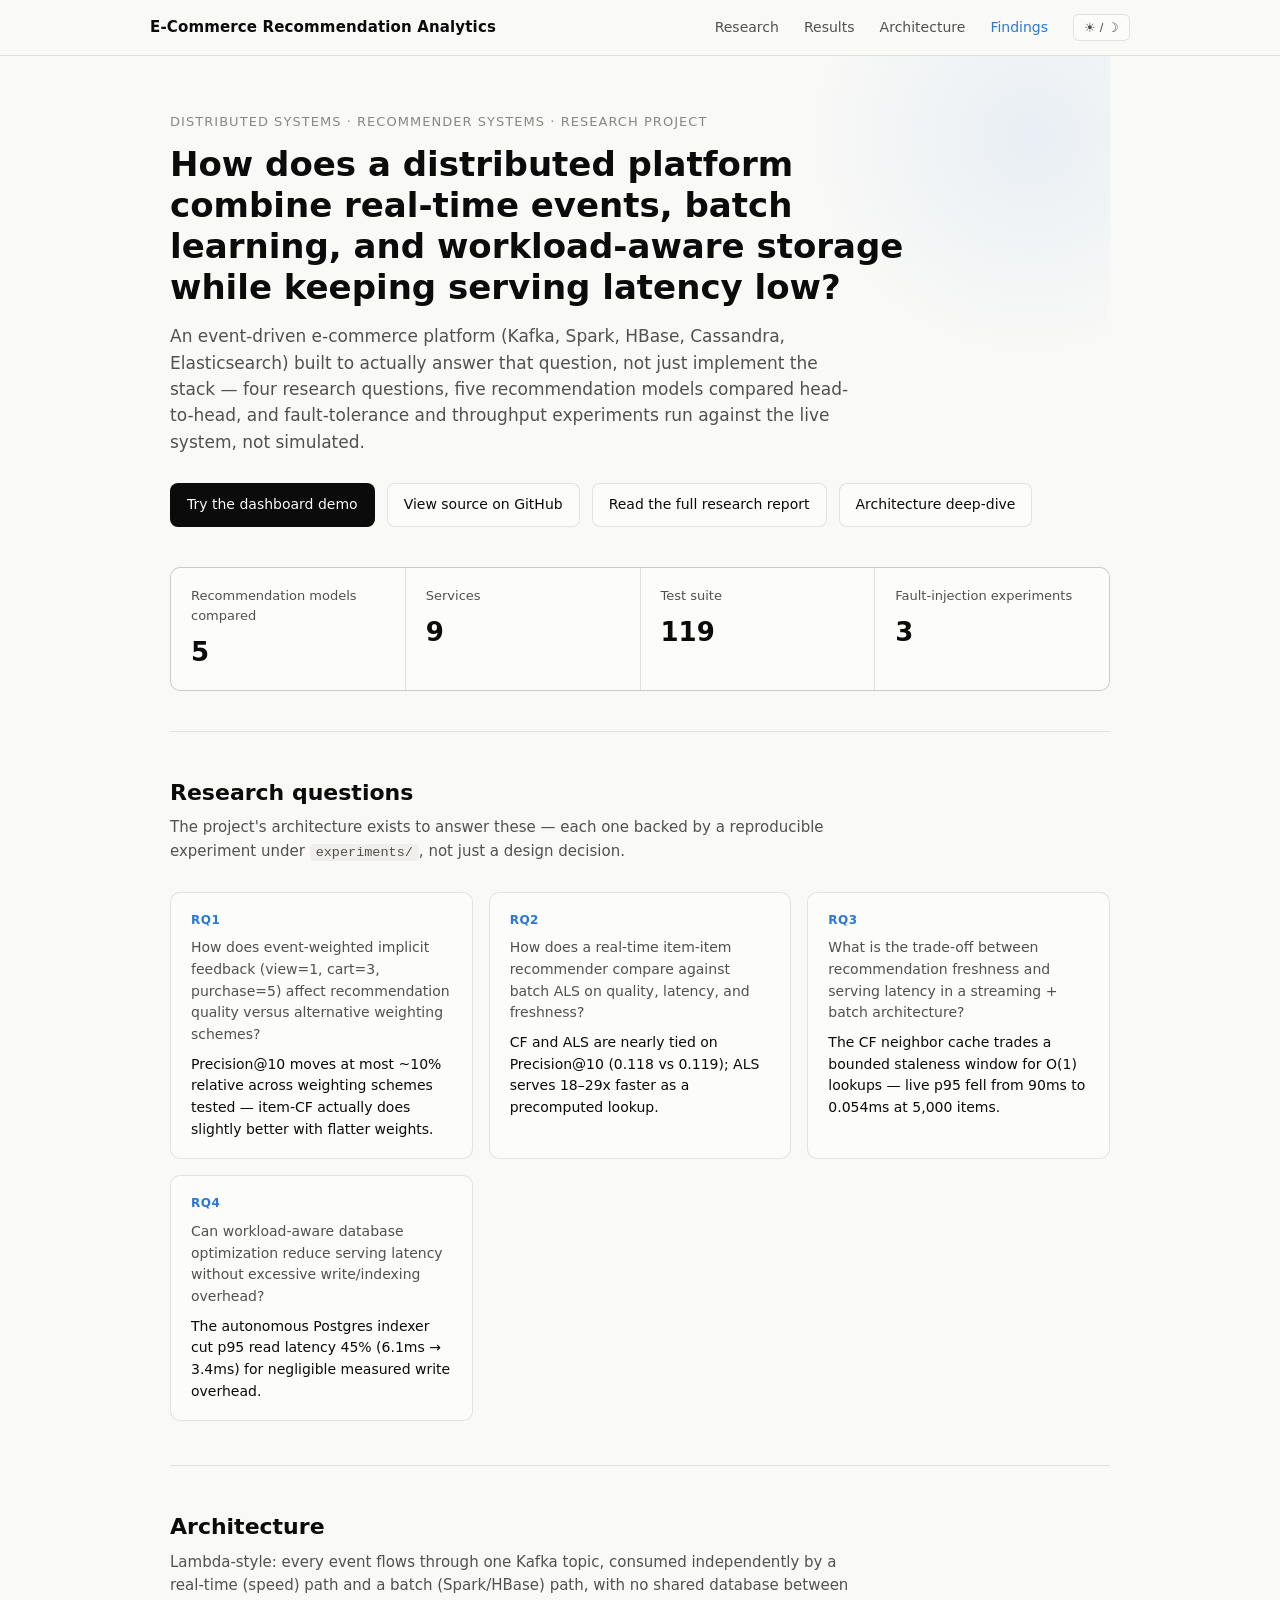
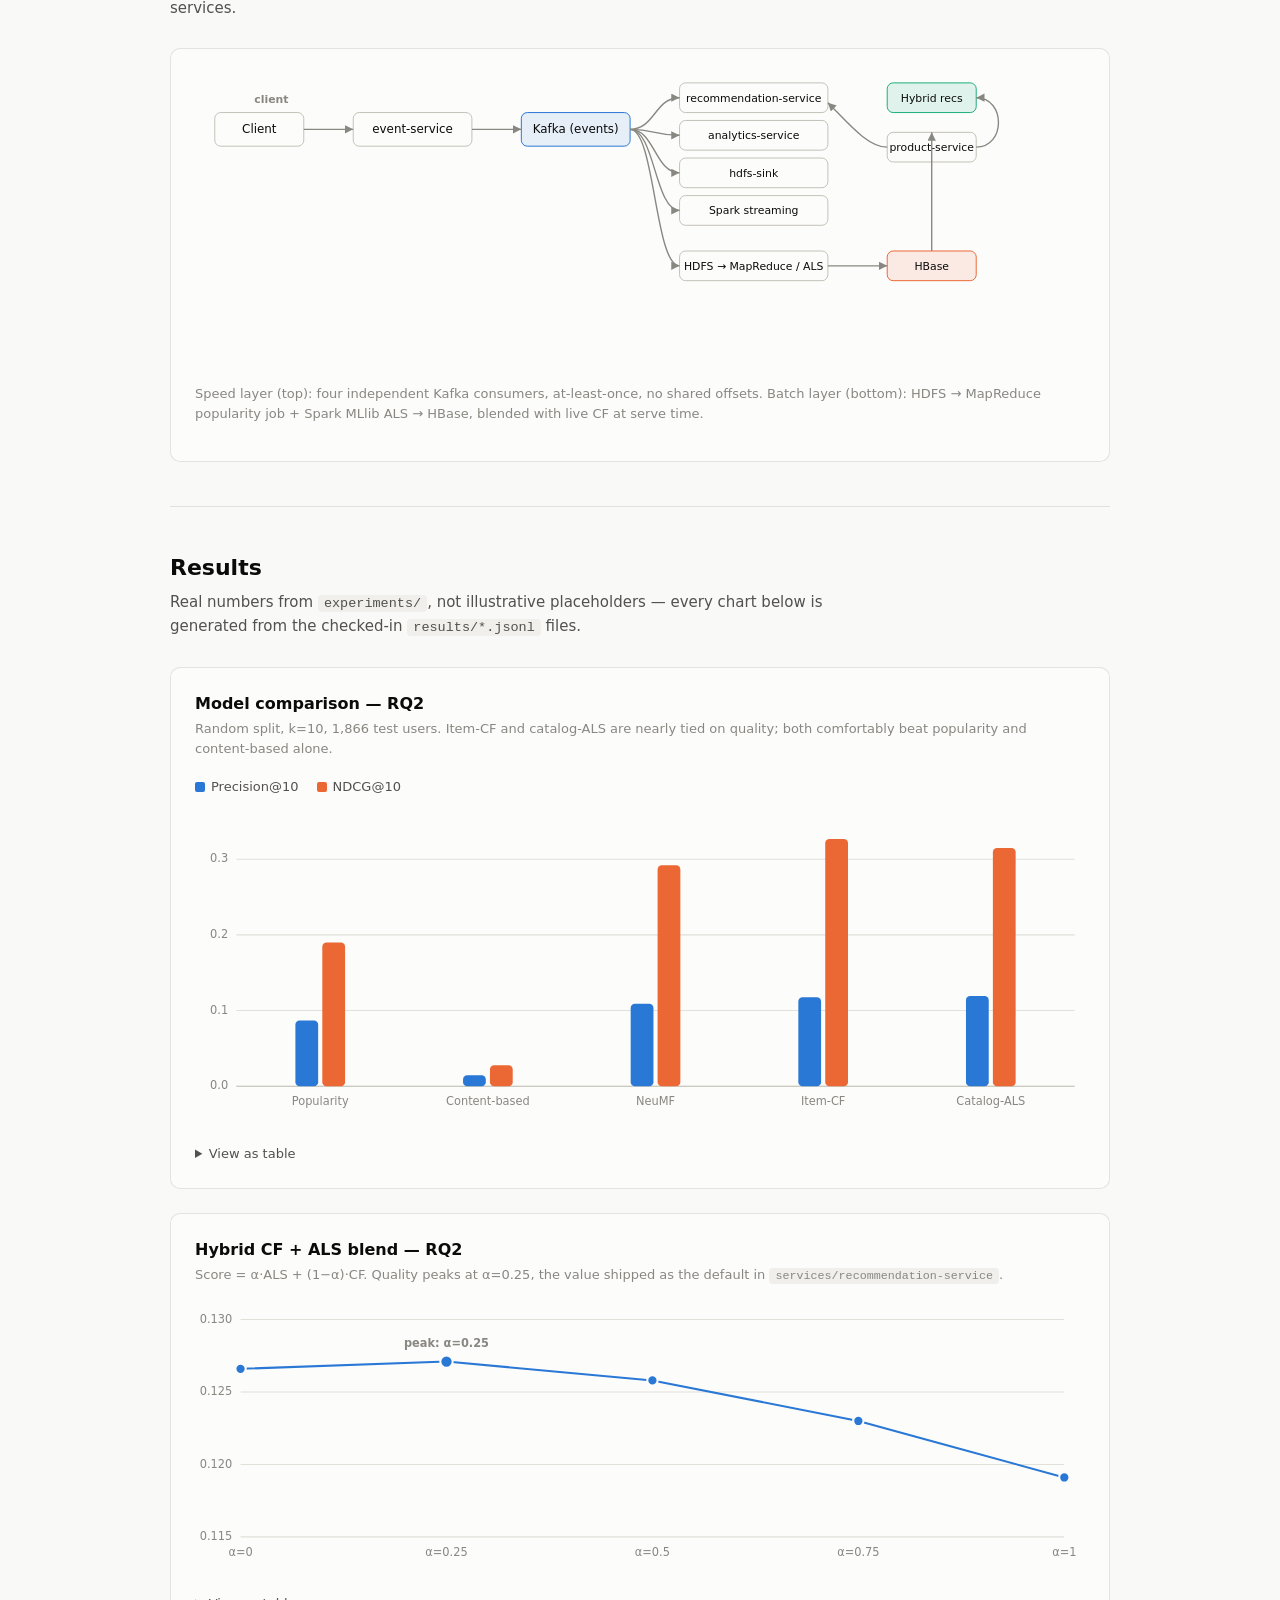
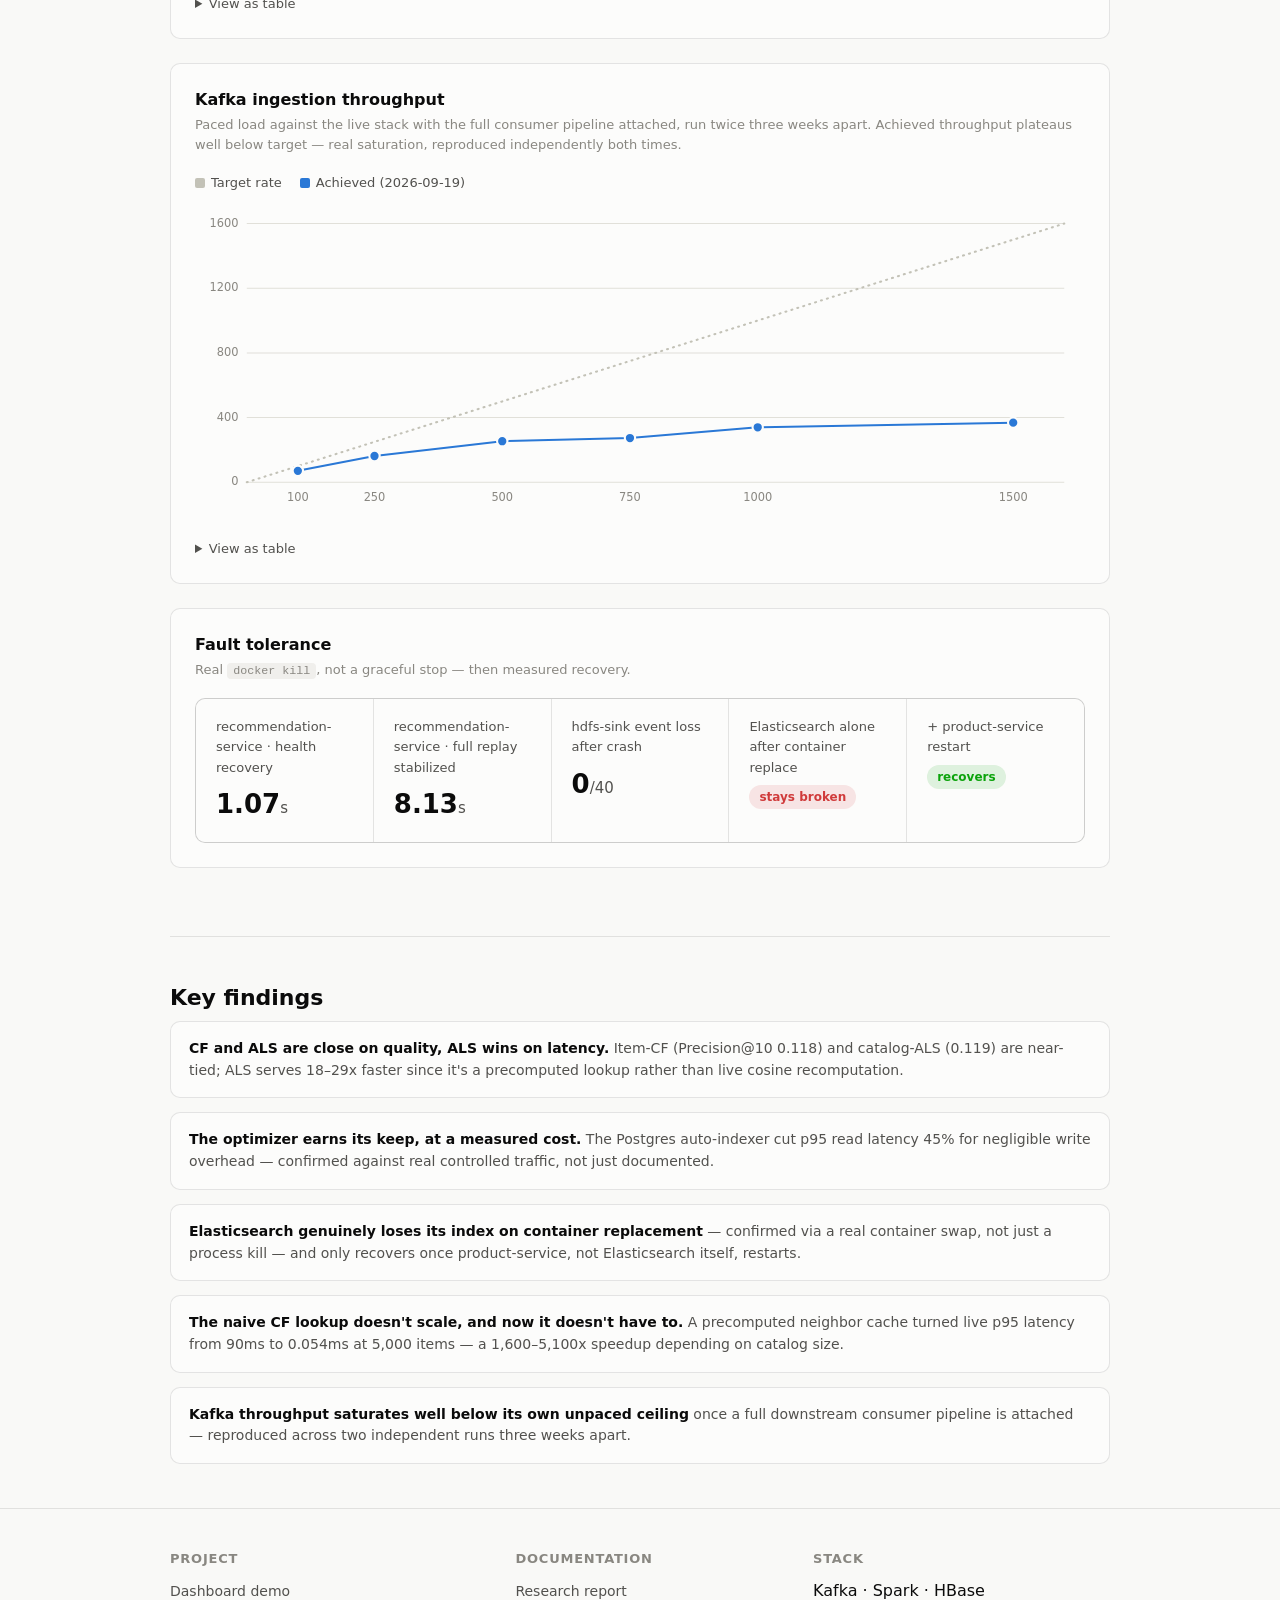
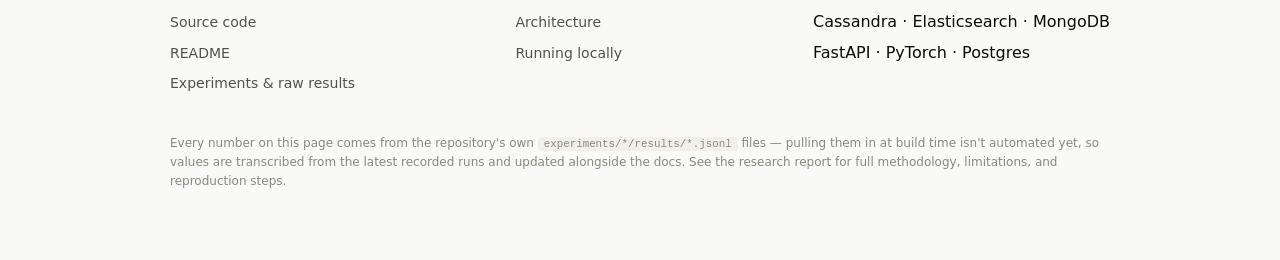
==== commit 41a86fd7: "Polish site: nav, motion, favicon" ====
--- a/site/index.html
+++ b/site/index.html
@@ -5,6 +5,14 @@
 <meta name="viewport" content="width=device-width, initial-scale=1.0">
 <title>Distributed E-Commerce Recommendation Analytics System</title>
 <meta name="description" content="A distributed recommendation and analytics platform (Kafka, Spark, HBase, Cassandra, Elasticsearch) with a real experimental evaluation of recommendation quality, streaming/batch serving latency, and fault tolerance.">
+<link rel="icon" type="image/svg+xml" href="favicon.svg">
+<meta property="og:title" content="Distributed E-Commerce Recommendation Analytics System">
+<meta property="og:description" content="Four research questions, five recommendation models compared head-to-head, and fault-tolerance and throughput experiments run against the live system, not simulated.">
+<meta property="og:type" content="website">
+<meta property="og:url" content="https://charith-reddy-pareddy.github.io/distributed-ecommerce-recommendation-analytics-system/">
+<meta name="twitter:card" content="summary">
+<meta name="twitter:title" content="Distributed E-Commerce Recommendation Analytics System">
+<meta name="twitter:description" content="Four research questions, five recommendation models compared head-to-head, and fault-tolerance and throughput experiments run against the live system, not simulated.">
 <style>
   :root {
     color-scheme: light;
@@ -87,16 +95,29 @@
   header.site .brand { font-weight: 600; font-size: 15px; letter-spacing: 0.01em; }
   header.site nav a {
     color: var(--text-secondary); text-decoration: none; font-size: 14px;
-    margin-left: 20px;
+    margin-left: 20px; transition: color 0.15s ease;
   }
   header.site nav a:hover { color: var(--text-primary); }
+  header.site nav a.active { color: var(--series-1); }
   #theme-toggle {
     margin-left: 20px; font-size: 13px; color: var(--text-secondary);
     background: var(--surface); border: 1px solid var(--border);
     border-radius: 6px; padding: 5px 10px; cursor: pointer;
   }
-
-  .hero { padding: 56px 0 40px; }
+  .nav-toggle {
+    display: none; background: none; border: 1px solid var(--border);
+    border-radius: 6px; padding: 6px 10px; cursor: pointer;
+    color: var(--text-primary); font-size: 16px; line-height: 1;
+  }
+
+  .hero { padding: 56px 0 40px; position: relative; overflow: hidden; }
+  .hero::before {
+    content: ""; position: absolute; top: -140px; right: -140px;
+    width: 440px; height: 440px; border-radius: 50%;
+    background: radial-gradient(circle, var(--series-1) 0%, transparent 70%);
+    opacity: 0.08; pointer-events: none; z-index: 0;
+  }
+  .hero > * { position: relative; z-index: 1; }
   .hero .kicker {
     color: var(--text-muted); font-size: 13px; text-transform: uppercase;
     letter-spacing: 0.08em; margin: 0 0 12px;
@@ -196,9 +217,38 @@
   footer a:hover { color: var(--text-primary); }
   footer .colophon { margin-top: 32px; font-size: 12px; color: var(--text-muted); }
 
+  .reveal {
+    opacity: 0; transform: translateY(14px);
+    transition: opacity 0.5s ease, transform 0.5s ease;
+  }
+  .reveal.reveal-visible { opacity: 1; transform: none; }
+  @media (prefers-reduced-motion: reduce) {
+    .reveal { opacity: 1; transform: none; transition: none; }
+  }
+
+  #back-to-top {
+    position: fixed; bottom: 24px; right: 24px; z-index: 15;
+    width: 42px; height: 42px; border-radius: 50%;
+    background: var(--text-primary); color: var(--page); border: none;
+    cursor: pointer; font-size: 18px; line-height: 1;
+    display: flex; align-items: center; justify-content: center;
+    opacity: 0; pointer-events: none; transform: translateY(8px);
+    transition: opacity 0.2s ease, transform 0.2s ease;
+    box-shadow: 0 4px 14px rgba(11,11,11,0.18);
+  }
+  #back-to-top.visible { opacity: 1; pointer-events: auto; transform: none; }
+
   @media (max-width: 640px) {
     .hero h1 { font-size: 27px; }
-    header.site nav { display: none; }
+    .nav-toggle { display: inline-flex; align-items: center; justify-content: center; }
+    header.site .bar { position: relative; flex-wrap: wrap; }
+    header.site nav {
+      display: none; width: 100%; flex-direction: column; align-items: flex-start;
+      gap: 2px; padding: 12px 0 4px; border-top: 1px solid var(--border); margin-top: 12px;
+    }
+    header.site nav.open { display: flex; }
+    header.site nav a { margin-left: 0; padding: 8px 0; width: 100%; }
+    #theme-toggle { margin-left: 0; margin-top: 6px; }
   }
 </style>
 </head>
@@ -207,7 +257,8 @@
 <header class="site">
   <div class="wrap bar">
     <div class="brand">E-Commerce Recommendation Analytics</div>
-    <nav>
+    <button class="nav-toggle" id="nav-toggle" type="button" aria-label="Toggle navigation" aria-expanded="false" aria-controls="site-nav">&#9776;&#xFE0E;</button>
+    <nav id="site-nav">
       <a href="#research">Research</a>
       <a href="#results">Results</a>
       <a href="#architecture">Architecture</a>
@@ -216,6 +267,8 @@
     </nav>
   </div>
 </header>
+
+<button id="back-to-top" type="button" aria-label="Back to top">&#8593;&#xFE0E;</button>
 
 <main class="wrap">
 
@@ -243,7 +296,7 @@
     </div>
   </section>
 
-  <section id="research">
+  <section id="research" class="reveal">
     <h2>Research questions</h2>
     <p class="section-sub">The project's architecture exists to answer these &mdash; each one backed by a reproducible experiment under <code>experiments/</code>, not just a design decision.</p>
     <div class="rq-grid">
@@ -270,7 +323,7 @@
     </div>
   </section>
 
-  <section id="architecture">
+  <section id="architecture" class="reveal">
     <h2>Architecture</h2>
     <p class="section-sub">Lambda-style: every event flows through one Kafka topic, consumed independently by a real-time (speed) path and a batch (Spark/HBase) path, with no shared database between services.</p>
     <div class="arch-diagram">
@@ -335,7 +388,7 @@
     </div>
   </section>
 
-  <section id="results">
+  <section id="results" class="reveal">
     <h2>Results</h2>
     <p class="section-sub">Real numbers from <code>experiments/</code>, not illustrative placeholders &mdash; every chart below is generated from the checked-in <code>results/*.jsonl</code> files.</p>
 
@@ -402,7 +455,7 @@
     </div>
   </section>
 
-  <section id="findings">
+  <section id="findings" class="reveal">
     <h2>Key findings</h2>
     <ul class="findings-list">
       <li><strong>CF and ALS are close on quality, ALS wins on latency.</strong> Item-CF (Precision@10 0.118) and catalog-ALS (0.119) are near-tied; ALS serves 18&ndash;29x faster since it's a precomputed lookup rather than live cosine recomputation.</li>
@@ -465,6 +518,64 @@
     var next = current === "dark" ? "light" : "dark";
     root.setAttribute("data-theme", next);
     try { localStorage.setItem("theme", next); } catch (e) {}
+  });
+
+  // ---- mobile nav toggle -----------------------------------------------
+  var navToggle = document.getElementById("nav-toggle");
+  var siteNav = document.getElementById("site-nav");
+  navToggle.addEventListener("click", function () {
+    var isOpen = siteNav.classList.toggle("open");
+    navToggle.setAttribute("aria-expanded", isOpen ? "true" : "false");
+  });
+  siteNav.querySelectorAll("a").forEach(function (a) {
+    a.addEventListener("click", function () {
+      siteNav.classList.remove("open");
+      navToggle.setAttribute("aria-expanded", "false");
+    });
+  });
+
+  // ---- scroll-reveal + active nav link ----------------------------------
+  var navLinks = Array.prototype.slice.call(siteNav.querySelectorAll("a[href^='#']"));
+  var revealSections = document.querySelectorAll("section.reveal");
+  if ("IntersectionObserver" in window) {
+    var revealObserver = new IntersectionObserver(
+      function (entries) {
+        entries.forEach(function (entry) {
+          if (entry.isIntersecting) {
+            entry.target.classList.add("reveal-visible");
+            revealObserver.unobserve(entry.target);
+          }
+        });
+      },
+      { threshold: 0.1, rootMargin: "0px 0px -60px 0px" }
+    );
+    revealSections.forEach(function (s) { revealObserver.observe(s); });
+
+    var activeObserver = new IntersectionObserver(
+      function (entries) {
+        entries.forEach(function (entry) {
+          var link = navLinks.filter(function (a) { return a.getAttribute("href") === "#" + entry.target.id; })[0];
+          if (!link) return;
+          if (entry.isIntersecting) {
+            navLinks.forEach(function (a) { a.classList.remove("active"); });
+            link.classList.add("active");
+          }
+        });
+      },
+      { rootMargin: "-40% 0px -50% 0px" }
+    );
+    revealSections.forEach(function (s) { activeObserver.observe(s); });
+  } else {
+    revealSections.forEach(function (s) { s.classList.add("reveal-visible"); });
+  }
+
+  // ---- back to top -------------------------------------------------
+  var backToTop = document.getElementById("back-to-top");
+  window.addEventListener("scroll", function () {
+    backToTop.classList.toggle("visible", window.scrollY > 700);
+  });
+  backToTop.addEventListener("click", function () {
+    window.scrollTo({ top: 0, behavior: "smooth" });
   });
 
   // ---- shared tooltip -------------------------------------------------
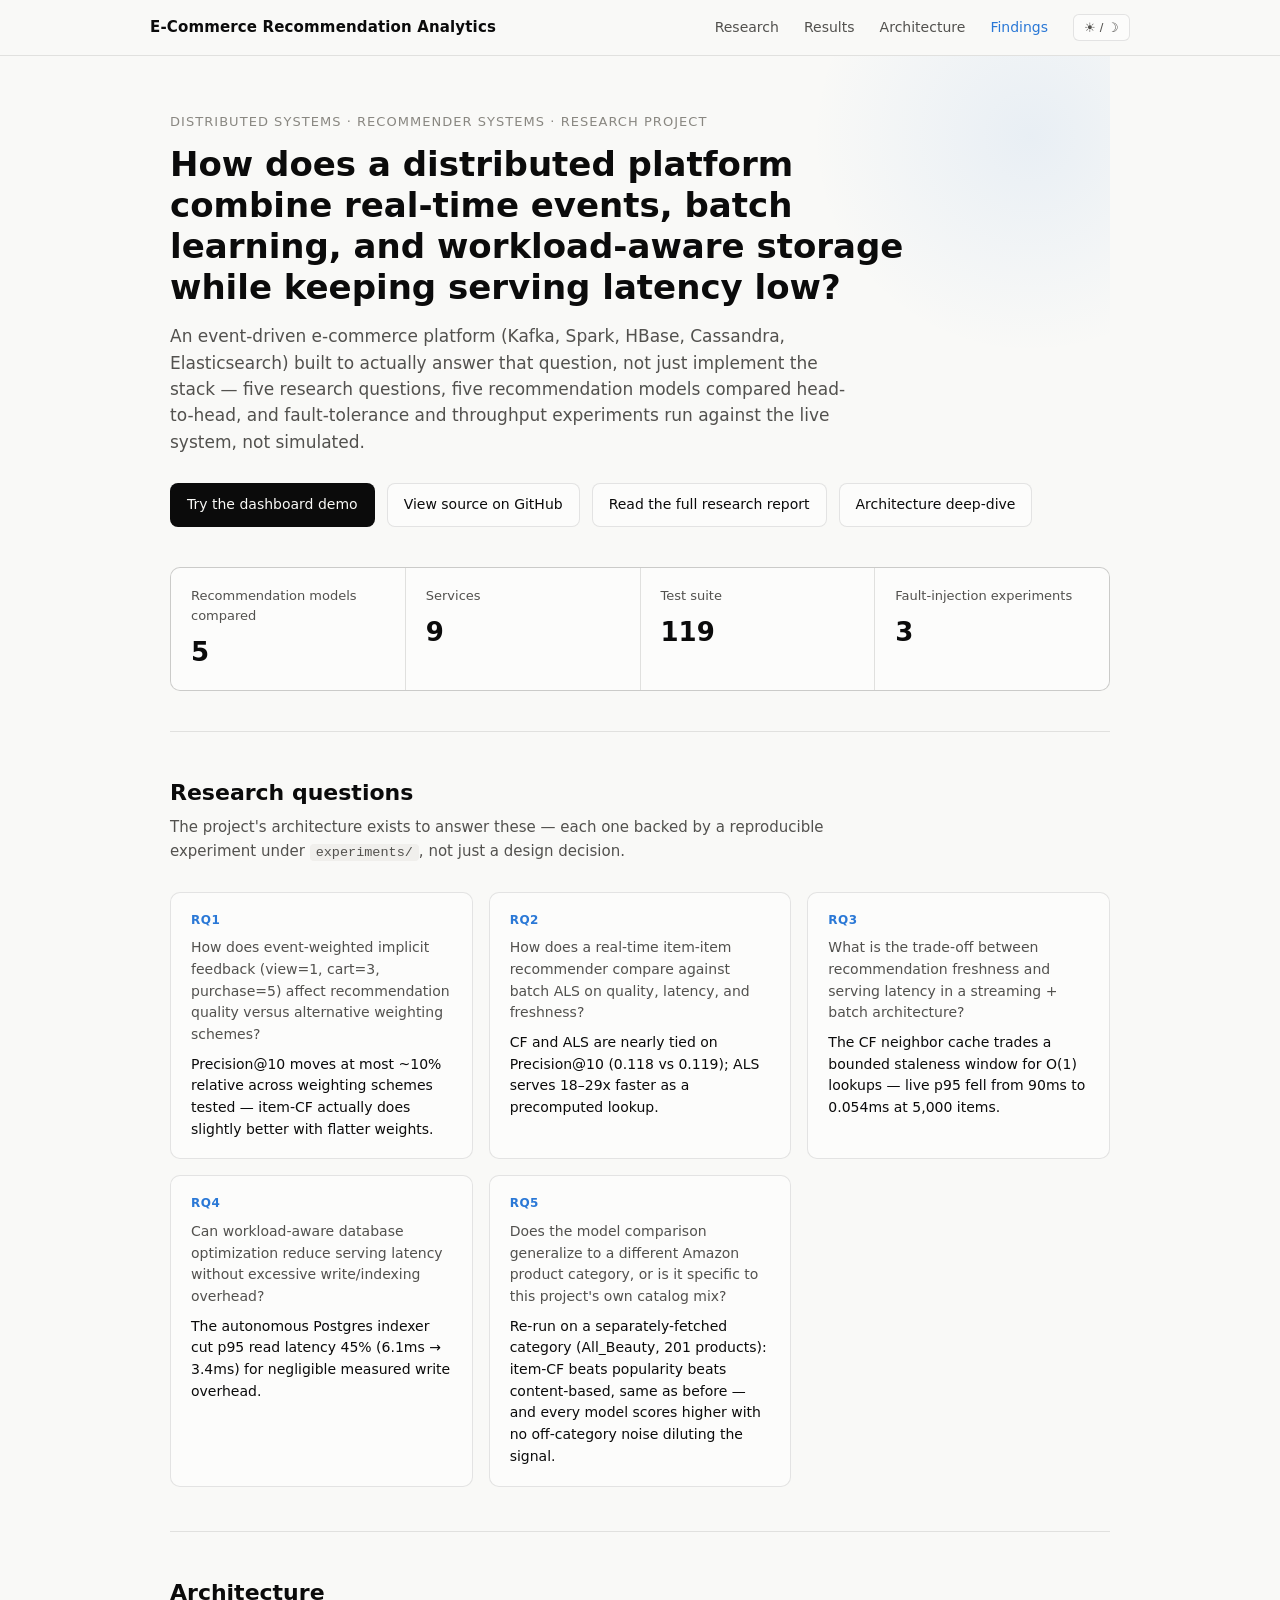
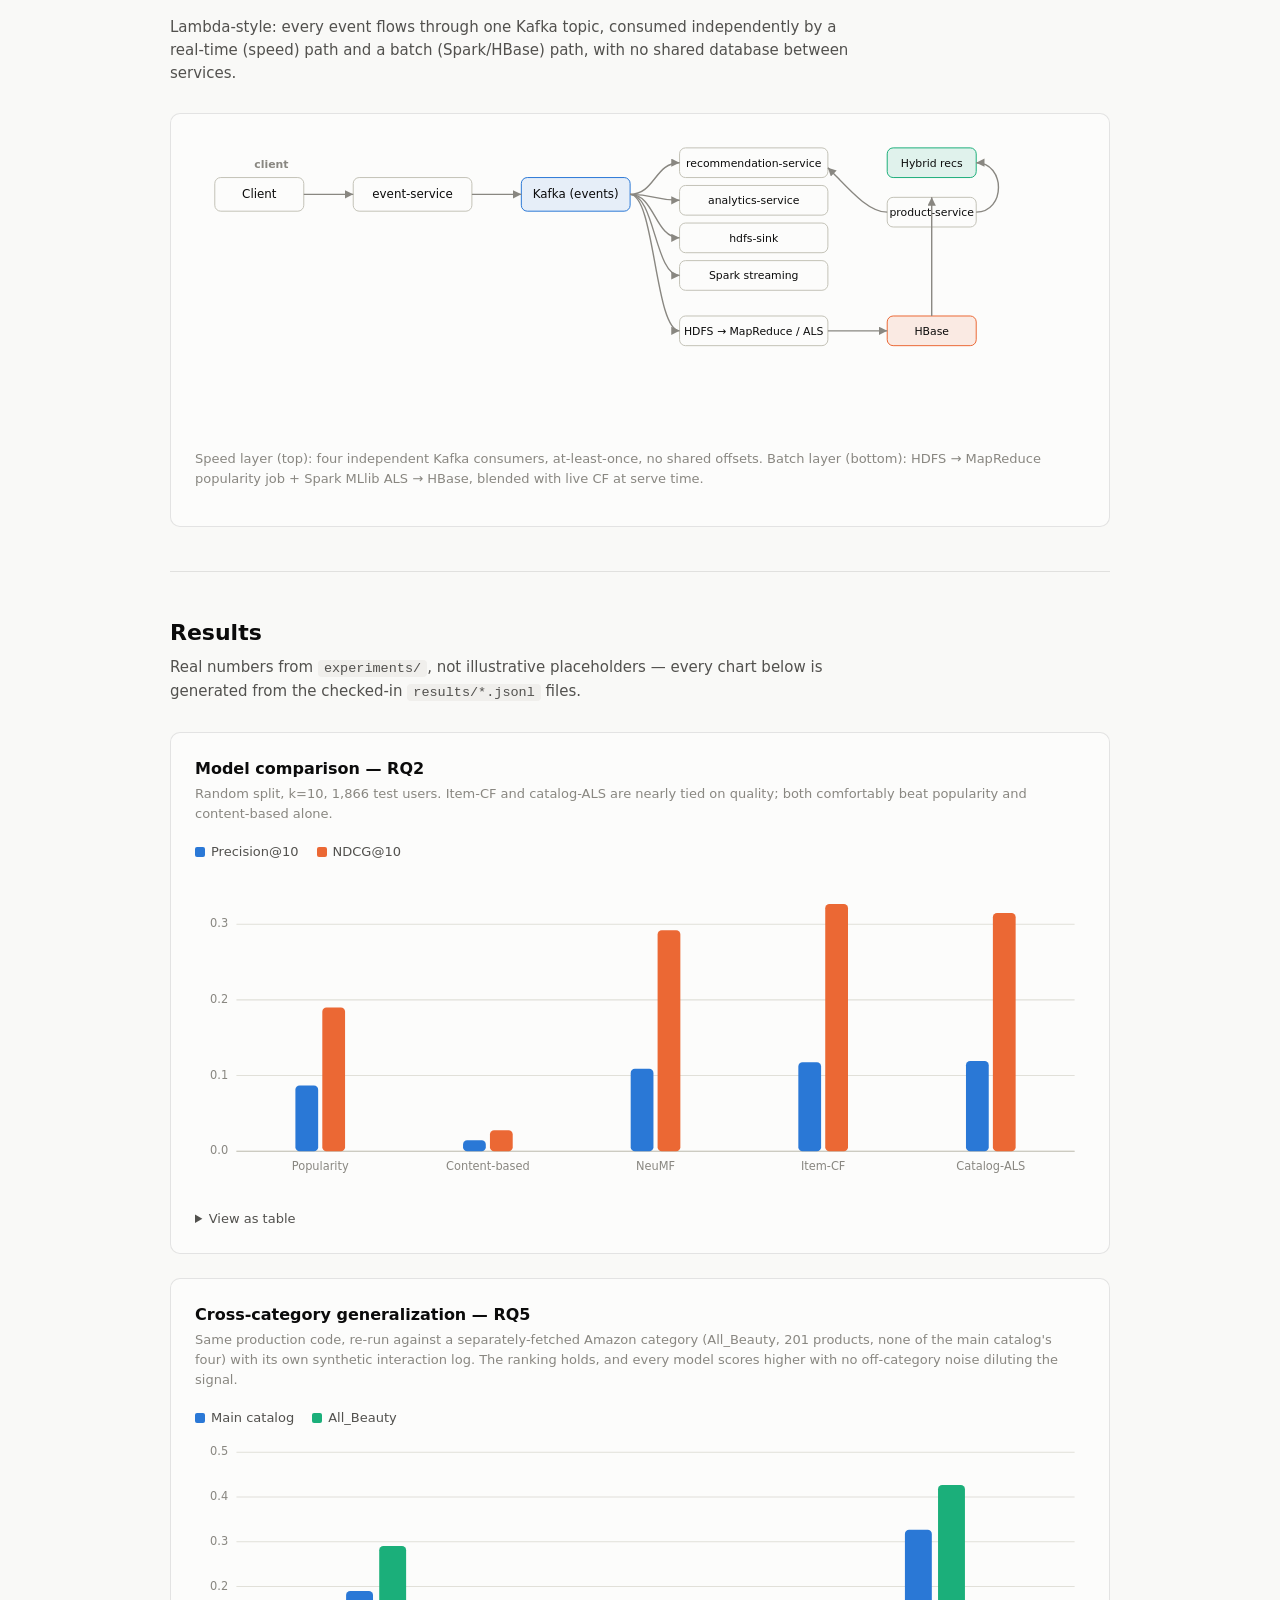
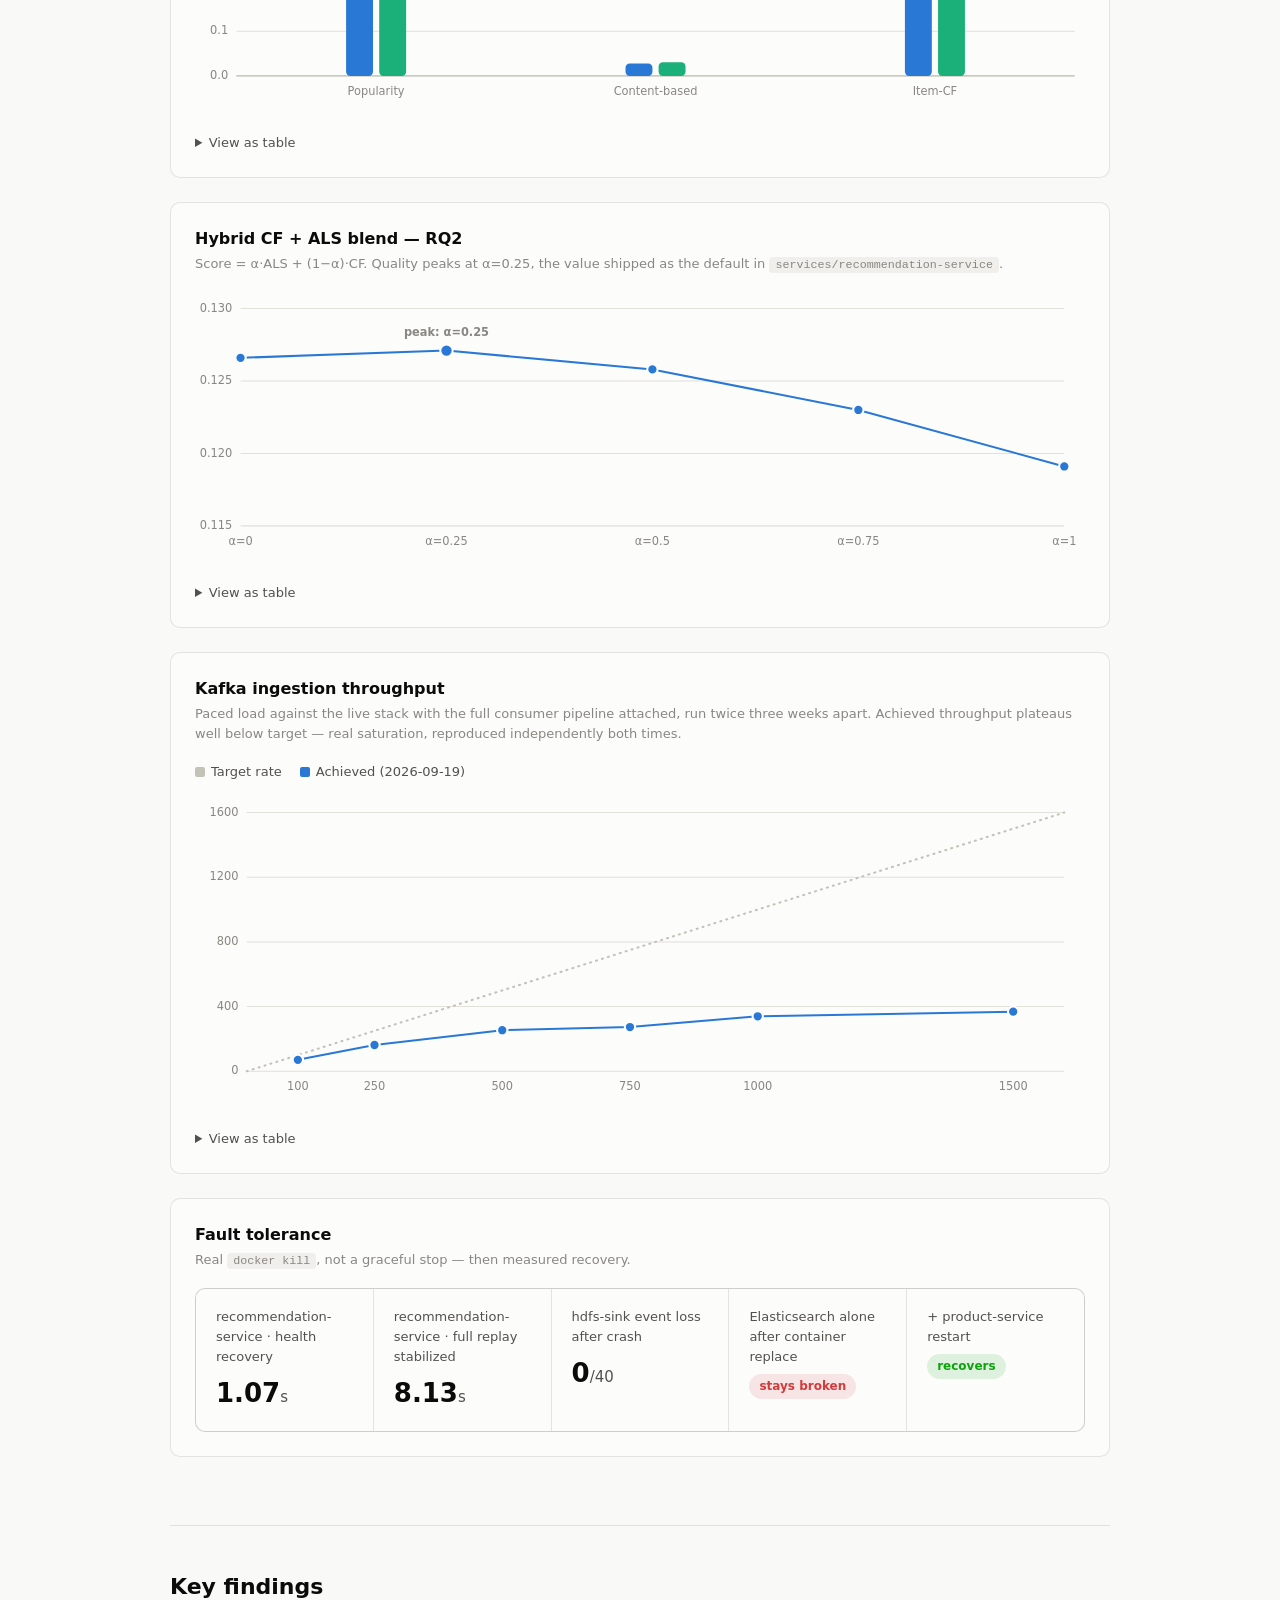
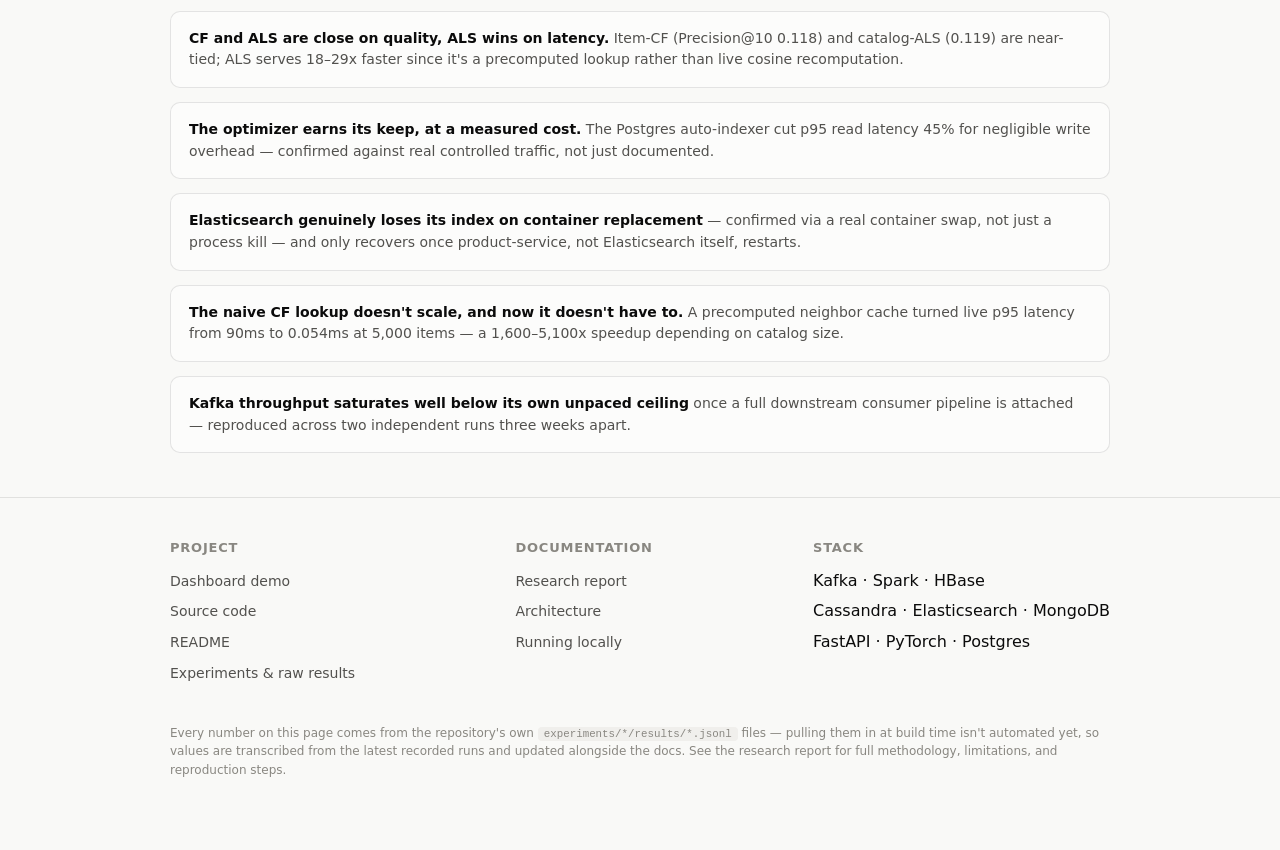
==== commit b49f50a3: "Add RQ5 to website" ====
--- a/site/index.html
+++ b/site/index.html
@@ -7,12 +7,12 @@
 <meta name="description" content="A distributed recommendation and analytics platform (Kafka, Spark, HBase, Cassandra, Elasticsearch) with a real experimental evaluation of recommendation quality, streaming/batch serving latency, and fault tolerance.">
 <link rel="icon" type="image/svg+xml" href="favicon.svg">
 <meta property="og:title" content="Distributed E-Commerce Recommendation Analytics System">
-<meta property="og:description" content="Four research questions, five recommendation models compared head-to-head, and fault-tolerance and throughput experiments run against the live system, not simulated.">
+<meta property="og:description" content="Five research questions, five recommendation models compared head-to-head, and fault-tolerance and throughput experiments run against the live system, not simulated.">
 <meta property="og:type" content="website">
 <meta property="og:url" content="https://charith-reddy-pareddy.github.io/distributed-ecommerce-recommendation-analytics-system/">
 <meta name="twitter:card" content="summary">
 <meta name="twitter:title" content="Distributed E-Commerce Recommendation Analytics System">
-<meta name="twitter:description" content="Four research questions, five recommendation models compared head-to-head, and fault-tolerance and throughput experiments run against the live system, not simulated.">
+<meta name="twitter:description" content="Five research questions, five recommendation models compared head-to-head, and fault-tolerance and throughput experiments run against the live system, not simulated.">
 <style>
   :root {
     color-scheme: light;
@@ -278,7 +278,7 @@
     <p class="lede">
       An event-driven e-commerce platform (Kafka, Spark, HBase, Cassandra, Elasticsearch)
       built to actually answer that question, not just implement the stack &mdash;
-      four research questions, five recommendation models compared head-to-head,
+      five research questions, five recommendation models compared head-to-head,
       and fault-tolerance and throughput experiments run against the live system,
       not simulated.
     </p>
@@ -319,6 +319,11 @@
         <div class="rq-id">RQ4</div>
         <p>Can workload-aware database optimization reduce serving latency without excessive write/indexing overhead?</p>
         <p class="answer">The autonomous Postgres indexer cut p95 read latency 45% (6.1ms &rarr; 3.4ms) for negligible measured write overhead.</p>
+      </div>
+      <div class="rq-card">
+        <div class="rq-id">RQ5</div>
+        <p>Does the model comparison generalize to a different Amazon product category, or is it specific to this project's own catalog mix?</p>
+        <p class="answer">Re-run on a separately-fetched category (All_Beauty, 201 products): item-CF beats popularity beats content-based, same as before &mdash; and every model scores higher with no off-category noise diluting the signal.</p>
       </div>
     </div>
   </section>
@@ -402,6 +407,19 @@
       <div id="chart-models"></div>
       <details class="table-toggle"><summary>View as table</summary>
         <table class="data-table" id="table-models"></table>
+      </details>
+    </div>
+
+    <div class="chart-card">
+      <h3>Cross-category generalization &mdash; RQ5</h3>
+      <p class="chart-sub">Same production code, re-run against a separately-fetched Amazon category (All_Beauty, 201 products, none of the main catalog's four) with its own synthetic interaction log. The ranking holds, and every model scores higher with no off-category noise diluting the signal.</p>
+      <div class="legend">
+        <span class="key"><span class="swatch" style="background:var(--series-1)"></span>Main catalog</span>
+        <span class="key"><span class="swatch" style="background:var(--series-3)"></span>All_Beauty</span>
+      </div>
+      <div id="chart-cross-category"></div>
+      <details class="table-toggle"><summary>View as table</summary>
+        <table class="data-table" id="table-cross-category"></table>
       </details>
     </div>
 
@@ -616,6 +634,12 @@
     { alpha: 1.0, precision: 0.1191 }
   ];
 
+  var CROSS_CATEGORY = [
+    { name: "Popularity", main: 0.1899, allBeauty: 0.2905 },
+    { name: "Content-based", main: 0.0277, allBeauty: 0.0303 },
+    { name: "Item-CF", main: 0.3266, allBeauty: 0.4269 }
+  ];
+
   var THROUGHPUT = [
     { target: 100, achieved: 70.8 },
     { target: 250, achieved: 162.4 },
@@ -678,6 +702,58 @@
     table.innerHTML = html;
   }
 
+  // ---- grouped bar chart: cross-category generalization (RQ5) --------
+  function renderCrossCategoryChart() {
+    var W = 860, H = 260, padL = 40, padR = 10, padT = 10, padB = 34;
+    var plotW = W - padL - padR, plotH = H - padT - padB;
+    var groupW = plotW / CROSS_CATEGORY.length;
+    var barW = 26, gap = 6;
+    var maxVal = 0.5;
+
+    var svg = svgEl("svg", { viewBox: "0 0 " + W + " " + H, width: "100%", role: "img", "aria-label": "Bar chart comparing NDCG at 10 for popularity, content-based, and item-CF models across the main catalog and the All Beauty cross-category catalog" });
+
+    [0, 0.1, 0.2, 0.3, 0.4, 0.5].forEach(function (v) {
+      var y = padT + plotH - (v / maxVal) * plotH;
+      svg.appendChild(svgEl("line", { x1: padL, x2: W - padR, y1: y, y2: y, class: "gridline" }));
+      var t = svgEl("text", { x: padL - 8, y: y + 3, class: "axis-label", "text-anchor": "end" });
+      t.textContent = v.toFixed(1);
+      svg.appendChild(t);
+    });
+    svg.appendChild(svgEl("line", { x1: padL, x2: W - padR, y1: padT + plotH, y2: padT + plotH, class: "baseline" }));
+
+    CROSS_CATEGORY.forEach(function (m, i) {
+      var gx = padL + i * groupW + groupW / 2;
+      [["main", "var(--series-1)", "Main catalog"], ["allBeauty", "var(--series-3)", "All_Beauty"]].forEach(function (trip, j) {
+        var key = trip[0], color = trip[1], label = trip[2];
+        var val = m[key];
+        var h = (val / maxVal) * plotH;
+        var x = gx - barW - gap / 2 + j * (barW + gap);
+        var y = padT + plotH - h;
+        var rect = svgEl("rect", {
+          class: "bar-rect", x: x, y: y, width: barW, height: Math.max(h, 1),
+          rx: 4, ry: 4, fill: color
+        });
+        rect.addEventListener("mousemove", function (evt) {
+          showTooltip(evt, "<strong>" + m.name + "</strong><br>" + label + " NDCG@10: " + val.toFixed(4));
+        });
+        rect.addEventListener("mouseleave", hideTooltip);
+        svg.appendChild(rect);
+      });
+      var label = svgEl("text", { x: gx, y: padT + plotH + 18, class: "axis-label", "text-anchor": "middle" });
+      label.textContent = m.name;
+      svg.appendChild(label);
+    });
+
+    document.getElementById("chart-cross-category").appendChild(svg);
+
+    var table = document.getElementById("table-cross-category");
+    var html = "<tr><th>Model</th><th class='num'>Main catalog NDCG@10</th><th class='num'>All_Beauty NDCG@10</th></tr>";
+    CROSS_CATEGORY.forEach(function (m) {
+      html += "<tr><td>" + m.name + "</td><td class='num'>" + m.main.toFixed(4) + "</td><td class='num'>" + m.allBeauty.toFixed(4) + "</td></tr>";
+    });
+    table.innerHTML = html;
+  }
+
   // ---- line chart: hybrid alpha sweep --------------------------------
   function renderHybridChart() {
     var W = 860, H = 260, padL = 44, padR = 20, padT = 16, padB = 34;
@@ -787,6 +863,7 @@
   }
 
   renderModelChart();
+  renderCrossCategoryChart();
   renderHybridChart();
   renderThroughputChart();
 })();
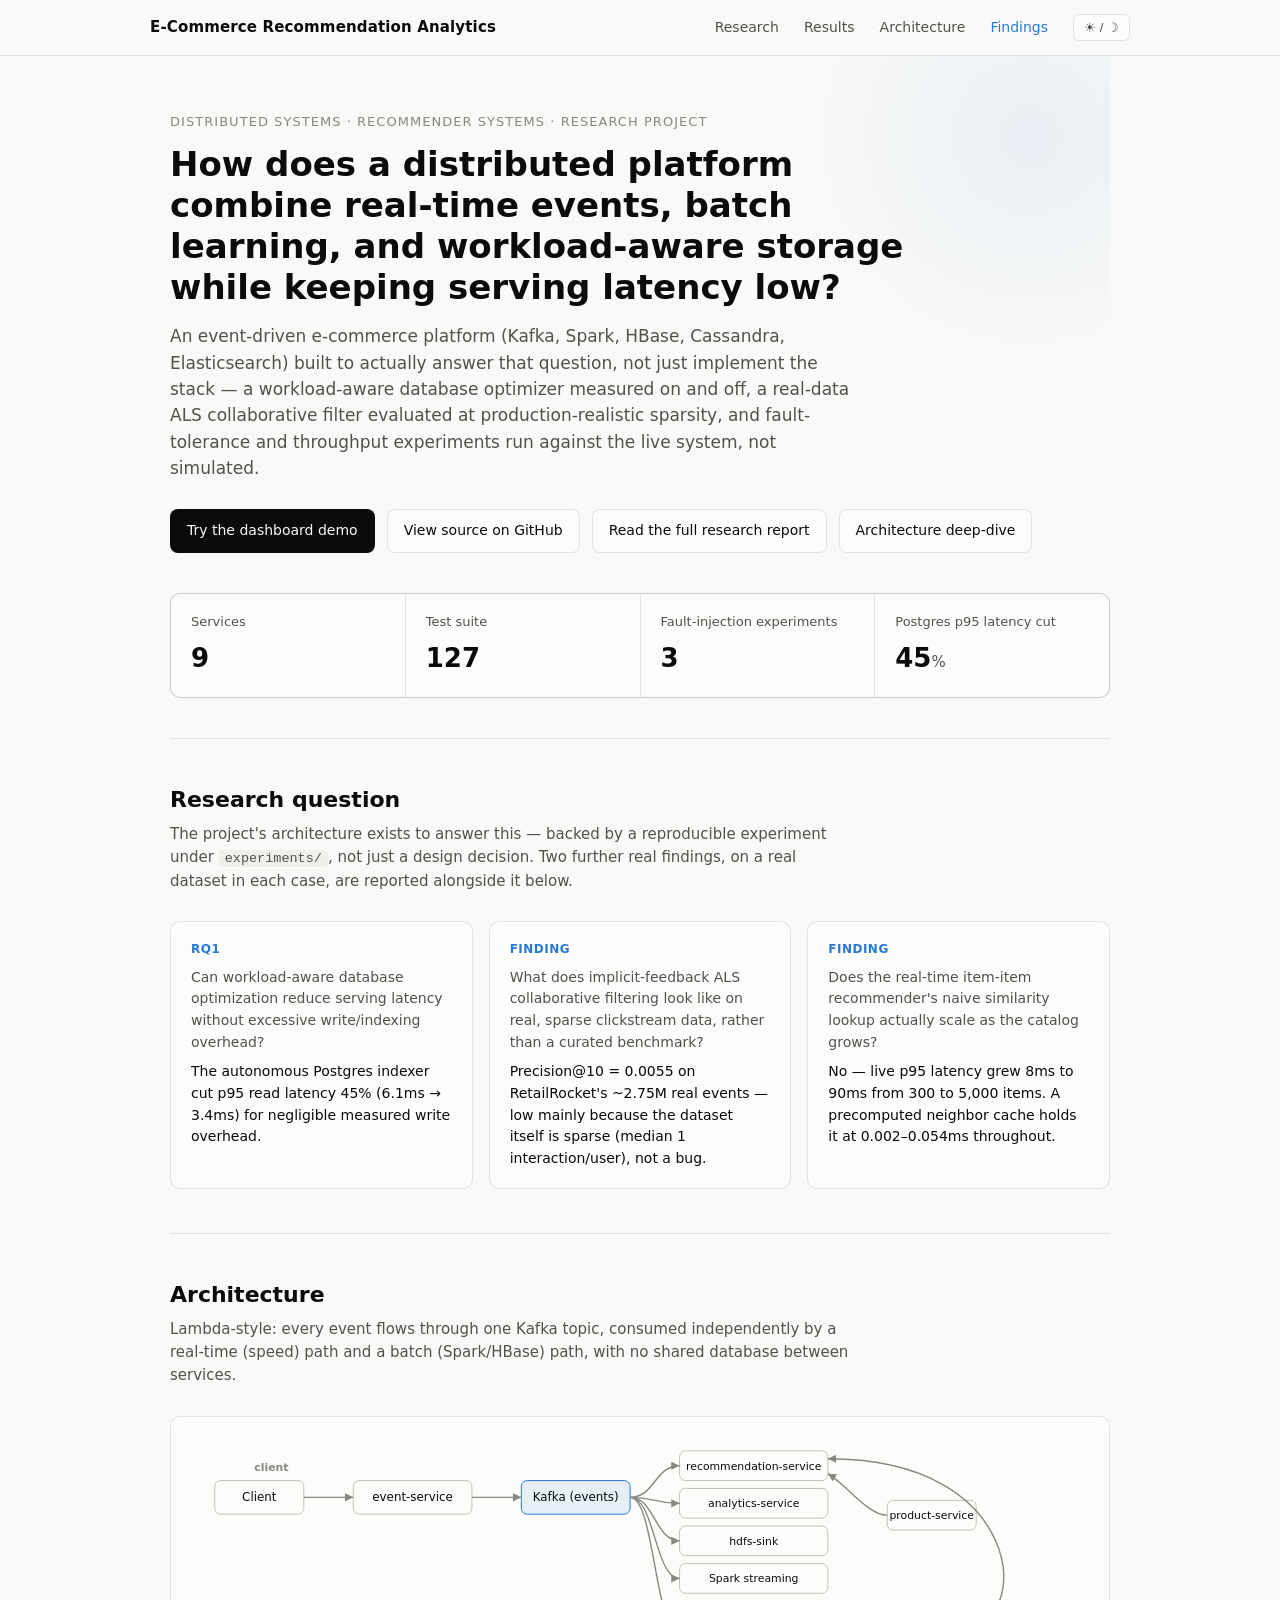
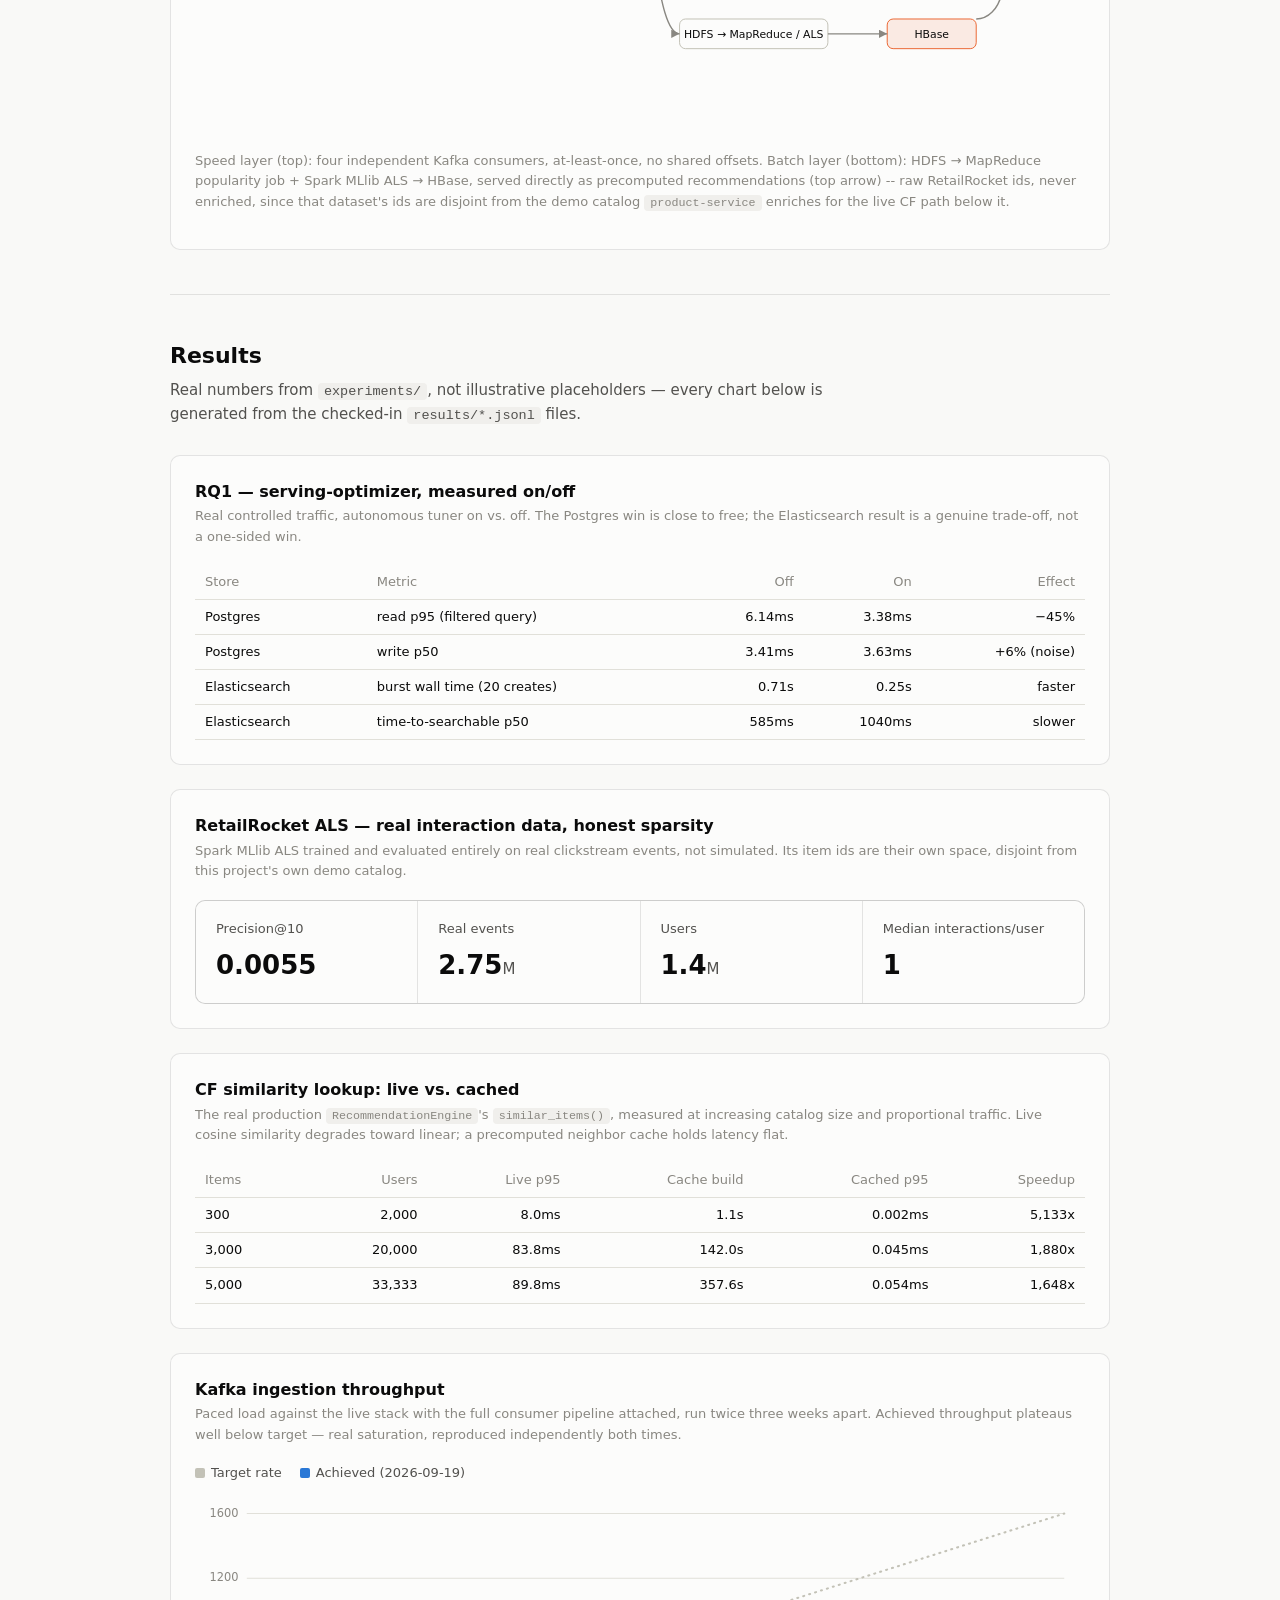
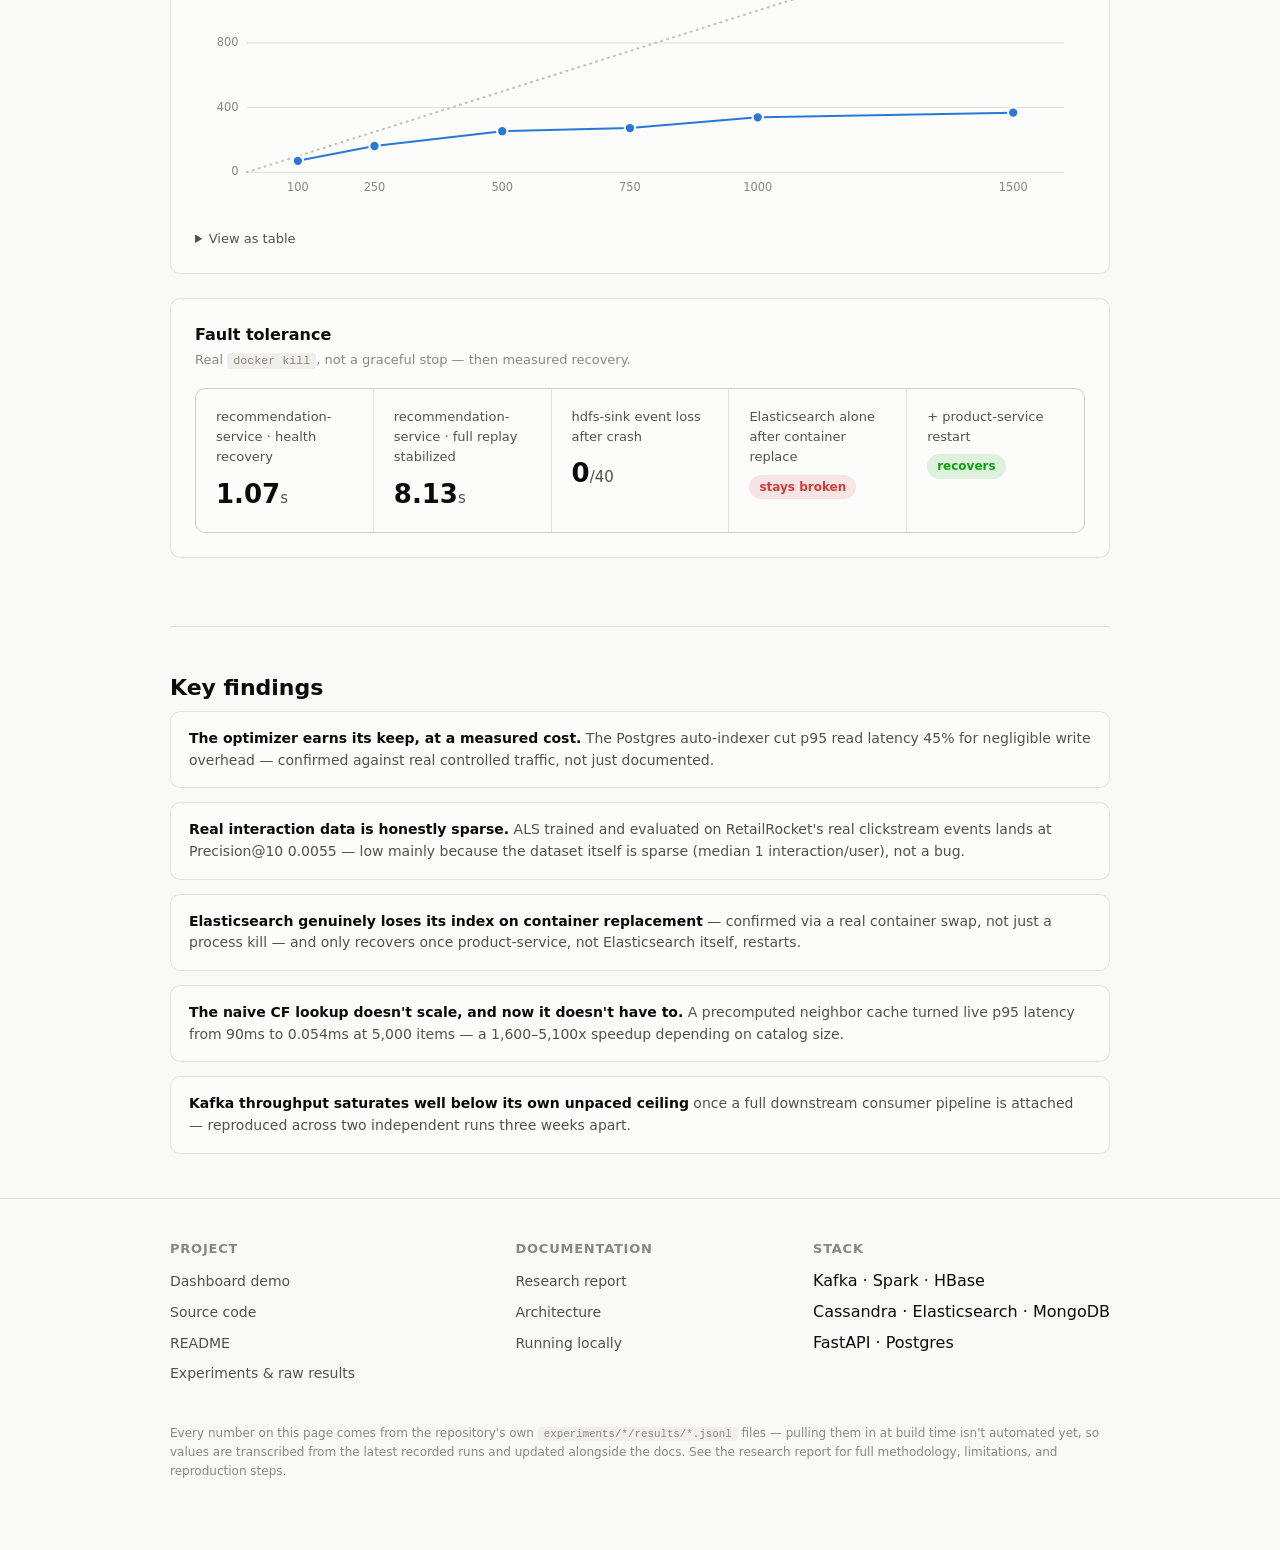
==== commit 89e2ba4c: "Rewrite website and demo after pipeline removal" ====
--- a/site/index.html
+++ b/site/index.html
@@ -7,12 +7,12 @@
 <meta name="description" content="A distributed recommendation and analytics platform (Kafka, Spark, HBase, Cassandra, Elasticsearch) with a real experimental evaluation of recommendation quality, streaming/batch serving latency, and fault tolerance.">
 <link rel="icon" type="image/svg+xml" href="favicon.svg">
 <meta property="og:title" content="Distributed E-Commerce Recommendation Analytics System">
-<meta property="og:description" content="Five research questions, five recommendation models compared head-to-head, and fault-tolerance and throughput experiments run against the live system, not simulated.">
+<meta property="og:description" content="A workload-aware database optimizer measured on/off, real-data ALS at production sparsity, and fault-tolerance and throughput experiments run against the live system, not simulated.">
 <meta property="og:type" content="website">
 <meta property="og:url" content="https://charith-reddy-pareddy.github.io/distributed-ecommerce-recommendation-analytics-system/">
 <meta name="twitter:card" content="summary">
 <meta name="twitter:title" content="Distributed E-Commerce Recommendation Analytics System">
-<meta name="twitter:description" content="Five research questions, five recommendation models compared head-to-head, and fault-tolerance and throughput experiments run against the live system, not simulated.">
+<meta name="twitter:description" content="A workload-aware database optimizer measured on/off, real-data ALS at production sparsity, and fault-tolerance and throughput experiments run against the live system, not simulated.">
 <style>
   :root {
     color-scheme: light;
@@ -278,8 +278,9 @@
     <p class="lede">
       An event-driven e-commerce platform (Kafka, Spark, HBase, Cassandra, Elasticsearch)
       built to actually answer that question, not just implement the stack &mdash;
-      five research questions, five recommendation models compared head-to-head,
-      and fault-tolerance and throughput experiments run against the live system,
+      a workload-aware database optimizer measured on and off, a real-data ALS
+      collaborative filter evaluated at production-realistic sparsity, and
+      fault-tolerance and throughput experiments run against the live system,
       not simulated.
     </p>
     <div class="cta-row">
@@ -289,41 +290,31 @@
       <a class="btn secondary" href="https://github.com/Charith-Reddy-Pareddy/distributed-ecommerce-recommendation-analytics-system/blob/main/docs/ARCHITECTURE.md">Architecture deep-dive</a>
     </div>
     <div class="stat-row">
-      <div class="stat-tile"><div class="label">Recommendation models compared</div><div class="value">5</div></div>
       <div class="stat-tile"><div class="label">Services</div><div class="value">9</div></div>
-      <div class="stat-tile"><div class="label">Test suite</div><div class="value">119</div></div>
+      <div class="stat-tile"><div class="label">Test suite</div><div class="value">127</div></div>
       <div class="stat-tile"><div class="label">Fault-injection experiments</div><div class="value">3</div></div>
+      <div class="stat-tile"><div class="label">Postgres p95 latency cut</div><div class="value">45<span class="unit">%</span></div></div>
     </div>
   </section>
 
   <section id="research" class="reveal">
-    <h2>Research questions</h2>
-    <p class="section-sub">The project's architecture exists to answer these &mdash; each one backed by a reproducible experiment under <code>experiments/</code>, not just a design decision.</p>
+    <h2>Research question</h2>
+    <p class="section-sub">The project's architecture exists to answer this &mdash; backed by a reproducible experiment under <code>experiments/</code>, not just a design decision. Two further real findings, on a real dataset in each case, are reported alongside it below.</p>
     <div class="rq-grid">
       <div class="rq-card">
         <div class="rq-id">RQ1</div>
-        <p>How does event-weighted implicit feedback (view=1, cart=3, purchase=5) affect recommendation quality versus alternative weighting schemes?</p>
-        <p class="answer">Precision@10 moves at most ~10% relative across weighting schemes tested &mdash; item-CF actually does slightly better with flatter weights.</p>
-      </div>
-      <div class="rq-card">
-        <div class="rq-id">RQ2</div>
-        <p>How does a real-time item-item recommender compare against batch ALS on quality, latency, and freshness?</p>
-        <p class="answer">CF and ALS are nearly tied on Precision@10 (0.118 vs 0.119); ALS serves 18&ndash;29x faster as a precomputed lookup.</p>
-      </div>
-      <div class="rq-card">
-        <div class="rq-id">RQ3</div>
-        <p>What is the trade-off between recommendation freshness and serving latency in a streaming + batch architecture?</p>
-        <p class="answer">The CF neighbor cache trades a bounded staleness window for O(1) lookups &mdash; live p95 fell from 90ms to 0.054ms at 5,000 items.</p>
-      </div>
-      <div class="rq-card">
-        <div class="rq-id">RQ4</div>
         <p>Can workload-aware database optimization reduce serving latency without excessive write/indexing overhead?</p>
         <p class="answer">The autonomous Postgres indexer cut p95 read latency 45% (6.1ms &rarr; 3.4ms) for negligible measured write overhead.</p>
       </div>
       <div class="rq-card">
-        <div class="rq-id">RQ5</div>
-        <p>Does the model comparison generalize to a different Amazon product category, or is it specific to this project's own catalog mix?</p>
-        <p class="answer">Re-run on a separately-fetched category (All_Beauty, 201 products): item-CF beats popularity beats content-based, same as before &mdash; and every model scores higher with no off-category noise diluting the signal.</p>
+        <div class="rq-id">FINDING</div>
+        <p>What does implicit-feedback ALS collaborative filtering look like on real, sparse clickstream data, rather than a curated benchmark?</p>
+        <p class="answer">Precision@10 = 0.0055 on RetailRocket's ~2.75M real events &mdash; low mainly because the dataset itself is sparse (median 1 interaction/user), not a bug.</p>
+      </div>
+      <div class="rq-card">
+        <div class="rq-id">FINDING</div>
+        <p>Does the real-time item-item recommender's naive similarity lookup actually scale as the catalog grows?</p>
+        <p class="answer">No &mdash; live p95 latency grew 8ms to 90ms from 300 to 5,000 items. A precomputed neighbor cache holds it at 0.002&ndash;0.054ms throughout.</p>
       </div>
     </div>
   </section>
@@ -332,7 +323,7 @@
     <h2>Architecture</h2>
     <p class="section-sub">Lambda-style: every event flows through one Kafka topic, consumed independently by a real-time (speed) path and a batch (Spark/HBase) path, with no shared database between services.</p>
     <div class="arch-diagram">
-      <svg viewBox="0 0 900 300" role="img" aria-label="Architecture flow: client posts to event-service, which publishes to Kafka; recommendation-service, analytics-service, HDFS sink, and Spark streaming all consume independently; Spark and MapReduce feed batch ALS and HBase; recommendation-service reads HBase and product-service to serve hybrid recommendations.">
+      <svg viewBox="0 0 900 300" role="img" aria-label="Architecture flow: client posts to event-service, which publishes to Kafka; recommendation-service, analytics-service, HDFS sink, and Spark streaming all consume independently; Spark and MapReduce feed batch ALS and HBase; recommendation-service reads HBase for precomputed ALS recs and reads product-service to enrich its own live CF recommendations.">
         <text x="60" y="30" class="axis-label" font-size="12" font-weight="600">client</text>
         <rect x="20" y="40" width="90" height="34" rx="6" fill="none" stroke="var(--baseline)"/>
         <text x="65" y="61" text-anchor="middle" font-size="12" fill="var(--text-primary)">Client</text>
@@ -362,9 +353,6 @@
 
         <rect x="700" y="180" width="90" height="30" rx="6" fill="var(--series-2)" fill-opacity="0.12" stroke="var(--series-2)"/>
         <text x="745" y="199" text-anchor="middle" font-size="11" fill="var(--text-primary)">HBase</text>
-
-        <rect x="700" y="10" width="90" height="30" rx="6" fill="var(--series-3)" fill-opacity="0.12" stroke="var(--series-3)"/>
-        <text x="745" y="29" text-anchor="middle" font-size="11" fill="var(--text-primary)">Hybrid recs</text>
 
         <rect x="700" y="60" width="90" height="30" rx="6" fill="none" stroke="var(--baseline)"/>
         <text x="745" y="79" text-anchor="middle" font-size="11" fill="var(--text-primary)">product-service</text>
@@ -379,9 +367,8 @@
           <path d="M440,57 C465,57 465,139 490,139"/>
           <path d="M440,57 C465,57 465,195 490,195"/>
           <path d="M640,195 H700"/>
-          <path d="M745,180 V60"/>
-          <path d="M790,75 C820,75 820,25 790,25"/>
-          <path d="M700,75 C680,75 660,50 640,30"/>
+          <path d="M790,180 C840,180 840,18 640,18"/>
+          <path d="M700,75 C680,75 660,45 640,33"/>
         </g>
         <defs>
           <marker id="arrow" markerWidth="8" markerHeight="8" refX="6" refY="3" orient="auto">
@@ -389,7 +376,7 @@
           </marker>
         </defs>
       </svg>
-      <p class="arch-note">Speed layer (top): four independent Kafka consumers, at-least-once, no shared offsets. Batch layer (bottom): HDFS &rarr; MapReduce popularity job + Spark MLlib ALS &rarr; HBase, blended with live CF at serve time.</p>
+      <p class="arch-note">Speed layer (top): four independent Kafka consumers, at-least-once, no shared offsets. Batch layer (bottom): HDFS &rarr; MapReduce popularity job + Spark MLlib ALS &rarr; HBase, served directly as precomputed recommendations (top arrow) -- raw RetailRocket ids, never enriched, since that dataset's ids are disjoint from the demo catalog <code>product-service</code> enriches for the live CF path below it.</p>
     </div>
   </section>
 
@@ -398,38 +385,37 @@
     <p class="section-sub">Real numbers from <code>experiments/</code>, not illustrative placeholders &mdash; every chart below is generated from the checked-in <code>results/*.jsonl</code> files.</p>
 
     <div class="chart-card">
-      <h3>Model comparison &mdash; RQ2</h3>
-      <p class="chart-sub">Random split, k=10, 1,866 test users. Item-CF and catalog-ALS are nearly tied on quality; both comfortably beat popularity and content-based alone.</p>
-      <div class="legend">
-        <span class="key"><span class="swatch" style="background:var(--series-1)"></span>Precision@10</span>
-        <span class="key"><span class="swatch" style="background:var(--series-2)"></span>NDCG@10</span>
-      </div>
-      <div id="chart-models"></div>
-      <details class="table-toggle"><summary>View as table</summary>
-        <table class="data-table" id="table-models"></table>
-      </details>
+      <h3>RQ1 &mdash; serving-optimizer, measured on/off</h3>
+      <p class="chart-sub">Real controlled traffic, autonomous tuner on vs. off. The Postgres win is close to free; the Elasticsearch result is a genuine trade-off, not a one-sided win.</p>
+      <table class="data-table">
+        <tr><th>Store</th><th>Metric</th><th class="num">Off</th><th class="num">On</th><th class="num">Effect</th></tr>
+        <tr><td>Postgres</td><td>read p95 (filtered query)</td><td class="num">6.14ms</td><td class="num">3.38ms</td><td class="num">&minus;45%</td></tr>
+        <tr><td>Postgres</td><td>write p50</td><td class="num">3.41ms</td><td class="num">3.63ms</td><td class="num">+6% (noise)</td></tr>
+        <tr><td>Elasticsearch</td><td>burst wall time (20 creates)</td><td class="num">0.71s</td><td class="num">0.25s</td><td class="num">faster</td></tr>
+        <tr><td>Elasticsearch</td><td>time-to-searchable p50</td><td class="num">585ms</td><td class="num">1040ms</td><td class="num">slower</td></tr>
+      </table>
     </div>
 
     <div class="chart-card">
-      <h3>Cross-category generalization &mdash; RQ5</h3>
-      <p class="chart-sub">Same production code, re-run against a separately-fetched Amazon category (All_Beauty, 201 products, none of the main catalog's four) with its own synthetic interaction log. The ranking holds, and every model scores higher with no off-category noise diluting the signal.</p>
-      <div class="legend">
-        <span class="key"><span class="swatch" style="background:var(--series-1)"></span>Main catalog</span>
-        <span class="key"><span class="swatch" style="background:var(--series-3)"></span>All_Beauty</span>
-      </div>
-      <div id="chart-cross-category"></div>
-      <details class="table-toggle"><summary>View as table</summary>
-        <table class="data-table" id="table-cross-category"></table>
-      </details>
+      <h3>RetailRocket ALS &mdash; real interaction data, honest sparsity</h3>
+      <p class="chart-sub">Spark MLlib ALS trained and evaluated entirely on real clickstream events, not simulated. Its item ids are their own space, disjoint from this project's own demo catalog.</p>
+      <div class="stat-row">
+        <div class="stat-tile"><div class="label">Precision@10</div><div class="value">0.0055</div></div>
+        <div class="stat-tile"><div class="label">Real events</div><div class="value">2.75<span class="unit">M</span></div></div>
+        <div class="stat-tile"><div class="label">Users</div><div class="value">1.4<span class="unit">M</span></div></div>
+        <div class="stat-tile"><div class="label">Median interactions/user</div><div class="value">1</div></div>
+      </div>
     </div>
 
     <div class="chart-card">
-      <h3>Hybrid CF + ALS blend &mdash; RQ2</h3>
-      <p class="chart-sub">Score = &alpha;&middot;ALS + (1&minus;&alpha;)&middot;CF. Quality peaks at &alpha;=0.25, the value shipped as the default in <code>services/recommendation-service</code>.</p>
-      <div id="chart-hybrid"></div>
-      <details class="table-toggle"><summary>View as table</summary>
-        <table class="data-table" id="table-hybrid"></table>
-      </details>
+      <h3>CF similarity lookup: live vs. cached</h3>
+      <p class="chart-sub">The real production <code>RecommendationEngine</code>'s <code>similar_items()</code>, measured at increasing catalog size and proportional traffic. Live cosine similarity degrades toward linear; a precomputed neighbor cache holds latency flat.</p>
+      <table class="data-table">
+        <tr><th>Items</th><th class="num">Users</th><th class="num">Live p95</th><th class="num">Cache build</th><th class="num">Cached p95</th><th class="num">Speedup</th></tr>
+        <tr><td>300</td><td class="num">2,000</td><td class="num">8.0ms</td><td class="num">1.1s</td><td class="num">0.002ms</td><td class="num">5,133x</td></tr>
+        <tr><td>3,000</td><td class="num">20,000</td><td class="num">83.8ms</td><td class="num">142.0s</td><td class="num">0.045ms</td><td class="num">1,880x</td></tr>
+        <tr><td>5,000</td><td class="num">33,333</td><td class="num">89.8ms</td><td class="num">357.6s</td><td class="num">0.054ms</td><td class="num">1,648x</td></tr>
+      </table>
     </div>
 
     <div class="chart-card">
@@ -476,8 +462,8 @@
   <section id="findings" class="reveal">
     <h2>Key findings</h2>
     <ul class="findings-list">
-      <li><strong>CF and ALS are close on quality, ALS wins on latency.</strong> Item-CF (Precision@10 0.118) and catalog-ALS (0.119) are near-tied; ALS serves 18&ndash;29x faster since it's a precomputed lookup rather than live cosine recomputation.</li>
       <li><strong>The optimizer earns its keep, at a measured cost.</strong> The Postgres auto-indexer cut p95 read latency 45% for negligible write overhead &mdash; confirmed against real controlled traffic, not just documented.</li>
+      <li><strong>Real interaction data is honestly sparse.</strong> ALS trained and evaluated on RetailRocket's real clickstream events lands at Precision@10 0.0055 &mdash; low mainly because the dataset itself is sparse (median 1 interaction/user), not a bug.</li>
       <li><strong>Elasticsearch genuinely loses its index on container replacement</strong> &mdash; confirmed via a real container swap, not just a process kill &mdash; and only recovers once product-service, not Elasticsearch itself, restarts.</li>
       <li><strong>The naive CF lookup doesn't scale, and now it doesn't have to.</strong> A precomputed neighbor cache turned live p95 latency from 90ms to 0.054ms at 5,000 items &mdash; a 1,600&ndash;5,100x speedup depending on catalog size.</li>
       <li><strong>Kafka throughput saturates well below its own unpaced ceiling</strong> once a full downstream consumer pipeline is attached &mdash; reproduced across two independent runs three weeks apart.</li>
@@ -511,7 +497,7 @@
         <ul>
           <li>Kafka &middot; Spark &middot; HBase</li>
           <li>Cassandra &middot; Elasticsearch &middot; MongoDB</li>
-          <li>FastAPI &middot; PyTorch &middot; Postgres</li>
+          <li>FastAPI &middot; Postgres</li>
         </ul>
       </div>
     </div>
@@ -616,30 +602,10 @@
     return el;
   }
 
-  // ---- data (from experiments/recommendation/results/*.jsonl and
-  //      experiments/throughput/results/throughput_sweep.jsonl) --------
-  var MODELS = [
-    { name: "Popularity", precision: 0.0869, ndcg: 0.1899 },
-    { name: "Content-based", precision: 0.0144, ndcg: 0.0277 },
-    { name: "NeuMF", precision: 0.1089, ndcg: 0.2920 },
-    { name: "Item-CF", precision: 0.1175, ndcg: 0.3266 },
-    { name: "Catalog-ALS", precision: 0.1191, ndcg: 0.3148 }
-  ];
-
-  var HYBRID = [
-    { alpha: 0.0, precision: 0.1266 },
-    { alpha: 0.25, precision: 0.1271 },
-    { alpha: 0.5, precision: 0.1258 },
-    { alpha: 0.75, precision: 0.1230 },
-    { alpha: 1.0, precision: 0.1191 }
-  ];
-
-  var CROSS_CATEGORY = [
-    { name: "Popularity", main: 0.1899, allBeauty: 0.2905 },
-    { name: "Content-based", main: 0.0277, allBeauty: 0.0303 },
-    { name: "Item-CF", main: 0.3266, allBeauty: 0.4269 }
-  ];
-
+  // ---- data (from experiments/throughput/results/throughput_sweep.jsonl;
+  //      the serving-optimizer, RetailRocket ALS, and CF scalability
+  //      results above are small enough to live directly in the HTML
+  //      tables rather than a generated chart) --------
   var THROUGHPUT = [
     { target: 100, achieved: 70.8 },
     { target: 250, achieved: 162.4 },
@@ -648,169 +614,6 @@
     { target: 1000, achieved: 340.0 },
     { target: 1500, achieved: 368.5 }
   ];
-
-  // ---- grouped bar chart: model comparison ---------------------------
-  function renderModelChart() {
-    var W = 860, H = 300, padL = 40, padR = 10, padT = 10, padB = 34;
-    var plotW = W - padL - padR, plotH = H - padT - padB;
-    var groupW = plotW / MODELS.length;
-    var barW = 22, gap = 4;
-    var maxVal = 0.35;
-
-    var svg = svgEl("svg", { viewBox: "0 0 " + W + " " + H, width: "100%", role: "img", "aria-label": "Bar chart comparing Precision at 10 and NDCG at 10 across five recommendation models" });
-
-    // gridlines
-    [0, 0.1, 0.2, 0.3].forEach(function (v) {
-      var y = padT + plotH - (v / maxVal) * plotH;
-      svg.appendChild(svgEl("line", { x1: padL, x2: W - padR, y1: y, y2: y, class: "gridline" }));
-      var t = svgEl("text", { x: padL - 8, y: y + 3, class: "axis-label", "text-anchor": "end" });
-      t.textContent = v.toFixed(1);
-      svg.appendChild(t);
-    });
-    svg.appendChild(svgEl("line", { x1: padL, x2: W - padR, y1: padT + plotH, y2: padT + plotH, class: "baseline" }));
-
-    MODELS.forEach(function (m, i) {
-      var gx = padL + i * groupW + groupW / 2;
-      [["precision", "var(--series-1)"], ["ndcg", "var(--series-2)"]].forEach(function (pair, j) {
-        var key = pair[0], color = pair[1];
-        var val = m[key];
-        var h = (val / maxVal) * plotH;
-        var x = gx - barW - gap / 2 + j * (barW + gap);
-        var y = padT + plotH - h;
-        var rect = svgEl("rect", {
-          class: "bar-rect", x: x, y: y, width: barW, height: Math.max(h, 1),
-          rx: 4, ry: 4, fill: color
-        });
-        rect.addEventListener("mousemove", function (evt) {
-          showTooltip(evt, "<strong>" + m.name + "</strong><br>" + (key === "precision" ? "Precision@10" : "NDCG@10") + ": " + val.toFixed(4));
-        });
-        rect.addEventListener("mouseleave", hideTooltip);
-        svg.appendChild(rect);
-      });
-      var label = svgEl("text", { x: gx, y: padT + plotH + 18, class: "axis-label", "text-anchor": "middle" });
-      label.textContent = m.name;
-      svg.appendChild(label);
-    });
-
-    document.getElementById("chart-models").appendChild(svg);
-
-    var table = document.getElementById("table-models");
-    var html = "<tr><th>Model</th><th class='num'>Precision@10</th><th class='num'>NDCG@10</th></tr>";
-    MODELS.forEach(function (m) {
-      html += "<tr><td>" + m.name + "</td><td class='num'>" + m.precision.toFixed(4) + "</td><td class='num'>" + m.ndcg.toFixed(4) + "</td></tr>";
-    });
-    table.innerHTML = html;
-  }
-
-  // ---- grouped bar chart: cross-category generalization (RQ5) --------
-  function renderCrossCategoryChart() {
-    var W = 860, H = 260, padL = 40, padR = 10, padT = 10, padB = 34;
-    var plotW = W - padL - padR, plotH = H - padT - padB;
-    var groupW = plotW / CROSS_CATEGORY.length;
-    var barW = 26, gap = 6;
-    var maxVal = 0.5;
-
-    var svg = svgEl("svg", { viewBox: "0 0 " + W + " " + H, width: "100%", role: "img", "aria-label": "Bar chart comparing NDCG at 10 for popularity, content-based, and item-CF models across the main catalog and the All Beauty cross-category catalog" });
-
-    [0, 0.1, 0.2, 0.3, 0.4, 0.5].forEach(function (v) {
-      var y = padT + plotH - (v / maxVal) * plotH;
-      svg.appendChild(svgEl("line", { x1: padL, x2: W - padR, y1: y, y2: y, class: "gridline" }));
-      var t = svgEl("text", { x: padL - 8, y: y + 3, class: "axis-label", "text-anchor": "end" });
-      t.textContent = v.toFixed(1);
-      svg.appendChild(t);
-    });
-    svg.appendChild(svgEl("line", { x1: padL, x2: W - padR, y1: padT + plotH, y2: padT + plotH, class: "baseline" }));
-
-    CROSS_CATEGORY.forEach(function (m, i) {
-      var gx = padL + i * groupW + groupW / 2;
-      [["main", "var(--series-1)", "Main catalog"], ["allBeauty", "var(--series-3)", "All_Beauty"]].forEach(function (trip, j) {
-        var key = trip[0], color = trip[1], label = trip[2];
-        var val = m[key];
-        var h = (val / maxVal) * plotH;
-        var x = gx - barW - gap / 2 + j * (barW + gap);
-        var y = padT + plotH - h;
-        var rect = svgEl("rect", {
-          class: "bar-rect", x: x, y: y, width: barW, height: Math.max(h, 1),
-          rx: 4, ry: 4, fill: color
-        });
-        rect.addEventListener("mousemove", function (evt) {
-          showTooltip(evt, "<strong>" + m.name + "</strong><br>" + label + " NDCG@10: " + val.toFixed(4));
-        });
-        rect.addEventListener("mouseleave", hideTooltip);
-        svg.appendChild(rect);
-      });
-      var label = svgEl("text", { x: gx, y: padT + plotH + 18, class: "axis-label", "text-anchor": "middle" });
-      label.textContent = m.name;
-      svg.appendChild(label);
-    });
-
-    document.getElementById("chart-cross-category").appendChild(svg);
-
-    var table = document.getElementById("table-cross-category");
-    var html = "<tr><th>Model</th><th class='num'>Main catalog NDCG@10</th><th class='num'>All_Beauty NDCG@10</th></tr>";
-    CROSS_CATEGORY.forEach(function (m) {
-      html += "<tr><td>" + m.name + "</td><td class='num'>" + m.main.toFixed(4) + "</td><td class='num'>" + m.allBeauty.toFixed(4) + "</td></tr>";
-    });
-    table.innerHTML = html;
-  }
-
-  // ---- line chart: hybrid alpha sweep --------------------------------
-  function renderHybridChart() {
-    var W = 860, H = 260, padL = 44, padR = 20, padT = 16, padB = 34;
-    var plotW = W - padL - padR, plotH = H - padT - padB;
-    var minV = 0.115, maxV = 0.130;
-
-    function xAt(a) { return padL + (a / 1.0) * plotW; }
-    function yAt(v) { return padT + plotH - ((v - minV) / (maxV - minV)) * plotH; }
-
-    var svg = svgEl("svg", { viewBox: "0 0 " + W + " " + H, width: "100%", role: "img", "aria-label": "Line chart of Precision at 10 across hybrid blend alpha from 0 to 1, peaking near alpha 0.25" });
-
-    [0.115, 0.12, 0.125, 0.13].forEach(function (v) {
-      var y = yAt(v);
-      svg.appendChild(svgEl("line", { x1: padL, x2: W - padR, y1: y, y2: y, class: "gridline" }));
-      var t = svgEl("text", { x: padL - 8, y: y + 3, class: "axis-label", "text-anchor": "end" });
-      t.textContent = v.toFixed(3);
-      svg.appendChild(t);
-    });
-
-    HYBRID.forEach(function (p) {
-      var t = svgEl("text", { x: xAt(p.alpha), y: padT + plotH + 18, class: "axis-label", "text-anchor": "middle" });
-      t.textContent = "α=" + p.alpha;
-      svg.appendChild(t);
-    });
-
-    var pts = HYBRID.map(function (p) { return xAt(p.alpha) + "," + yAt(p.precision); }).join(" ");
-    svg.appendChild(svgEl("polyline", { points: pts, fill: "none", stroke: "var(--series-1)", "stroke-width": 2, "stroke-linejoin": "round", "stroke-linecap": "round" }));
-
-    var best = HYBRID.reduce(function (a, b) { return b.precision > a.precision ? b : a; });
-
-    HYBRID.forEach(function (p) {
-      var isBest = p.alpha === best.alpha;
-      var dot = svgEl("circle", {
-        cx: xAt(p.alpha), cy: yAt(p.precision), r: isBest ? 6 : 5,
-        fill: "var(--series-1)", stroke: "var(--surface)", "stroke-width": 2
-      });
-      dot.addEventListener("mousemove", function (evt) {
-        showTooltip(evt, "&alpha;=" + p.alpha + "<br>Precision@10: " + p.precision.toFixed(4) + (isBest ? " (best)" : ""));
-      });
-      dot.addEventListener("mouseleave", hideTooltip);
-      svg.appendChild(dot);
-    });
-
-    var label = svgEl("text", { x: xAt(best.alpha), y: yAt(best.precision) - 14, class: "axis-label", "text-anchor": "middle", fill: "var(--series-1)", "font-weight": "600" });
-    label.textContent = "peak: α=" + best.alpha;
-    label.setAttribute("fill", "var(--series-1)");
-    svg.appendChild(label);
-
-    document.getElementById("chart-hybrid").appendChild(svg);
-
-    var table = document.getElementById("table-hybrid");
-    var html = "<tr><th>Alpha</th><th class='num'>Precision@10</th></tr>";
-    HYBRID.forEach(function (p) {
-      html += "<tr><td>" + p.alpha + "</td><td class='num'>" + p.precision.toFixed(4) + "</td></tr>";
-    });
-    table.innerHTML = html;
-  }
 
   // ---- line chart: throughput target vs achieved ---------------------
   function renderThroughputChart() {
@@ -862,9 +665,6 @@
     table.innerHTML = html;
   }
 
-  renderModelChart();
-  renderCrossCategoryChart();
-  renderHybridChart();
   renderThroughputChart();
 })();
 </script>
